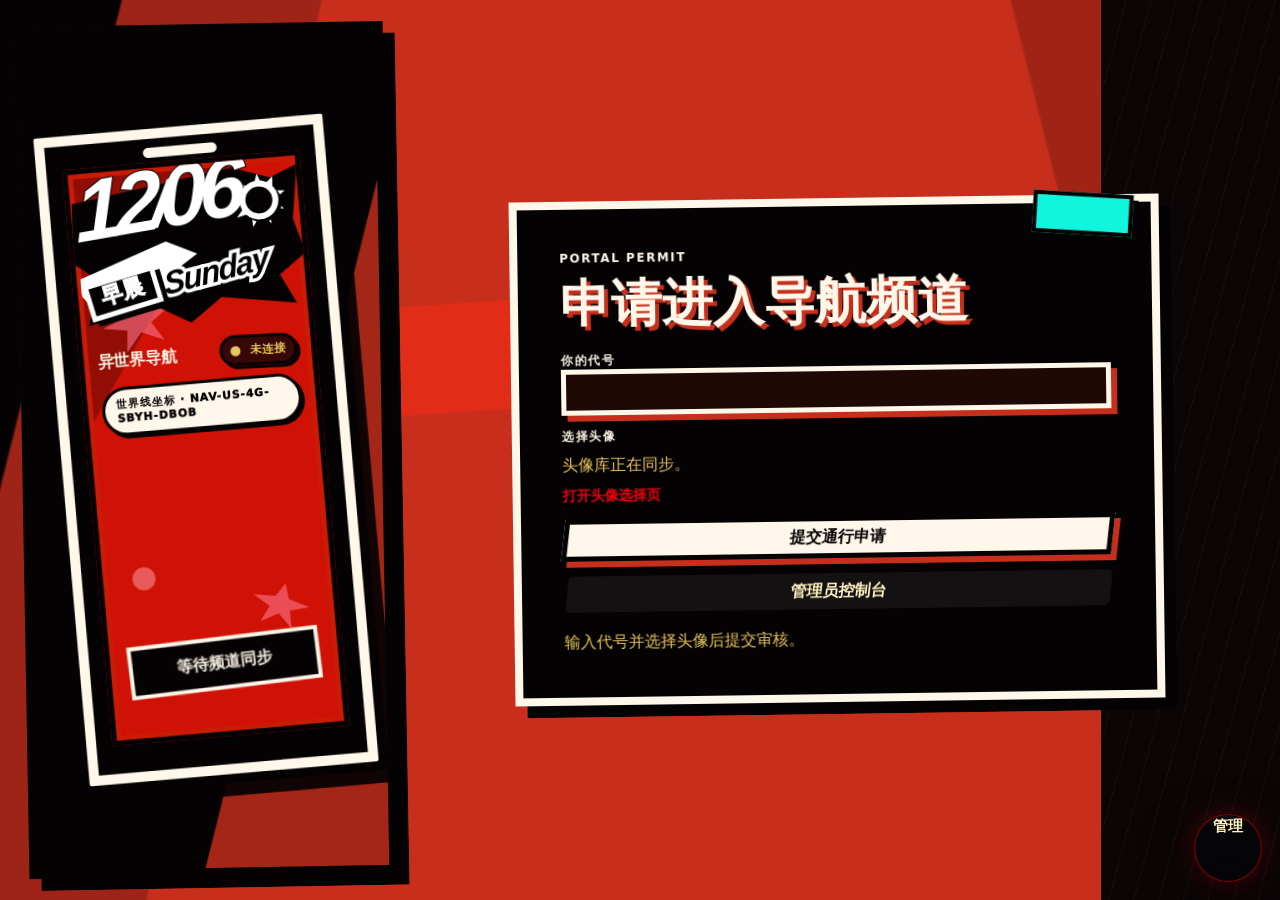
==== public/index.html @ 296fc3f2 "feat: import cyber chat application" ====
<!doctype html>
<html lang="zh-CN">
  <head>
    <meta charset="UTF-8" />
    <meta name="viewport" content="width=device-width, initial-scale=1.0" />
    <title>异世界导航</title>
    <link rel="stylesheet" href="styles.css?v=20260716-3" />
  </head>
  <body>
    <header class="top-bar is-hidden" aria-hidden="true">
      <div>
        <p class="eyebrow">ISEKAI GATEWAY</p>
        <h1>异世界导航</h1>
      </div>
      <div class="top-status">
        <div class="world-label" id="topWorldLabel">世界线坐标 · NAV-校准中</div>
        <div class="status-chip" id="topConnectionStatus">
          <span></span>
          <b>未连接</b>
        </div>
      </div>
    </header>

    <main class="app-shell">
      <section class="hero-panel">
        <div class="phone-scene" aria-label="手机中的当前对话">
          <div class="phone-shell">
            <div class="phone-camera" aria-hidden="true"></div>
            <div class="phone-screen">
              <section class="phone-calendar" aria-label="当前日期与时段">
                <div class="phone-date-numbers"><strong id="phoneMonth">--</strong><i>/</i><strong id="phoneDay">--</strong></div>
                <div class="phone-date-copy"><b id="phoneWeekday">星期--</b><span id="phoneDayPeriod">--</span></div>
                <i class="phone-time-icon" id="phoneTimeIcon" aria-hidden="true"></i>
              </section>
              <div class="phone-screen-top">
                <span>异世界导航</span>
                <div class="status-chip phone-status" id="connectionStatus">
                  <span></span>
                  <b>未连接</b>
                </div>
              </div>
              <div class="world-label phone-world" id="worldLabel">NAV-校准中</div>
              <ol class="phone-preview" id="phonePreview" aria-label="当前对话预览"></ol>
            </div>
          </div>
        </div>
      </section>

      <section class="workbench">
        <section class="gate-card" id="gatePanel">
          <p class="eyebrow">PORTAL PERMIT</p>
          <h2>申请进入导航频道</h2>
          <form class="gate-form" id="gateForm">
            <label>
              <span>你的代号</span>
              <input id="nickname" name="nickname" maxlength="18" autocomplete="nickname" required />
            </label>
            <div class="avatar-picker" aria-label="头像选择">
              <span>选择头像</span>
              <div class="avatar-grid" id="avatarGrid"></div>
              <a class="ghost-link" href="avatars.html">打开头像选择页</a>
            </div>
            <button class="primary-button" type="submit">提交通行申请</button>
          </form>
          <a class="ghost-button link-button admin-entry-button" href="http://127.0.0.1:8787/?admin=1">管理员控制台</a>
            <p class="system-note" id="gateNote">管理员批准前，你不会看到异世界频道内容。</p>
        </section>

        <section class="chat-panel is-hidden" id="chatPanel" aria-label="聊天频道">
          <header class="room-top">
            <div>
              <p class="eyebrow">NAVIGATION CHANNEL</p>
              <h2>异世界导航频道</h2>
            </div>
            <div class="room-actions">
              <button class="ghost-button" id="publicChannelHeaderButton" type="button">公屏</button>
              <a class="ghost-button link-button" href="avatars.html">头像</a>
            </div>
          </header>

          <section class="channel-body">
            <aside class="private-panel" aria-label="私聊列表">
              <div class="private-panel-top">
                <button class="tab-button is-active" id="publicChannelButton" type="button">频道</button>
                <button class="ghost-button" id="refreshContacts" type="button">刷新</button>
              </div>
              <div class="contact-list" id="contactList"></div>
            </aside>
            <section class="online-roster" id="onlineRoster" aria-label="当前在线成员"></section>
            <ol class="messages" id="messages" aria-live="polite"></ol>
          </section>

          <form class="composer" id="composer">
            <div class="identity-row">
              <label>
                <span>显示代号</span>
                <input id="chatName" maxlength="18" autocomplete="nickname" />
              </label>
              <div class="moods" role="radiogroup" aria-label="消息信号色">
                <label class="mood star">
                  <input type="radio" name="mood" value="star" checked />
                  <span>黄</span>
                </label>
                <label class="mood ember">
                  <input type="radio" name="mood" value="ember" />
                  <span>红</span>
                </label>
              </div>
            </div>
            <div class="write-row">
              <label class="message-field">
                <span>频道讯息</span>
                <textarea id="messageText" maxlength="420" rows="1" placeholder="输入消息，Enter 发送，Shift + Enter 换行"></textarea>
              </label>
              <button class="send-button" type="submit">发送</button>
            </div>
            <p class="system-note" id="chatNote">等待频道同步。</p>
          </form>
        </section>
      </section>
    </main>

    <script src="app.js?v=20260715-11" type="module"></script>
    <script src="admin-panel.js?v=20260715-12" type="module"></script>
  </body>
</html>
---- public/styles.css ----
:root {
  color-scheme: dark;
  --bg: #080405;
  --panel: rgba(18, 8, 10, 0.88);
  --panel-solid: #16080a;
  --ink: #fff2c2;
  --muted: #e9c85f;
  --line: rgba(255, 210, 63, 0.3);
  --cyan: #e60012;
  --pink: #e60012;
  --yellow: #ffd23f;
  --aqua: #11f5df;
  --mint: #80ffe8;
  --green: #ffd23f;
  --danger: #e60012;
  --void: #050203;
  --blackline: #050203;
  --shadow: rgba(0, 0, 0, 0.55);
}

/* Original-scale message rhythm: larger cards with room for the zigzag joints. */
@media (min-width: 861px) {
  body:has(#chatPanel:not(.is-hidden)) .messages {
    padding: 30px 34px 70px;
    gap: 76px;
  }

  body:has(#chatPanel:not(.is-hidden)) .message {
    width: min(88%, 680px);
    max-width: min(88%, 680px);
    min-height: 104px;
    gap: 16px;
  }

  body:has(#chatPanel:not(.is-hidden)) .message-avatar {
    flex: 0 0 98px;
    width: 98px;
    height: 84px;
    margin-right: -14px;
    border-width: 6px;
    box-shadow: -10px 10px 0 #050203, 0 0 0 6px #fff8ea, 0 0 0 10px #050203;
  }

  body:has(#chatPanel:not(.is-hidden)) .message.mine .message-avatar {
    margin: 0 0 0 -14px;
  }

  body:has(#chatPanel:not(.is-hidden)) .message-bubble {
    min-width: 250px;
    padding: 16px 23px 18px;
    border-width: 6px;
    box-shadow: 9px 9px 0 #050203;
  }

  body:has(#chatPanel:not(.is-hidden)) .message-bubble::before {
    left: -34px;
    top: 32px;
    width: 38px;
    height: 30px;
    border-left-width: 6px;
    border-bottom-width: 6px;
  }

  body:has(#chatPanel:not(.is-hidden)) .message.mine .message-bubble::before {
    left: auto;
    right: -34px;
    border-right-width: 6px;
  }

  body:has(#chatPanel:not(.is-hidden)) .meta {
    margin-bottom: 7px;
    gap: 9px;
    font-size: .8rem;
  }

  body:has(#chatPanel:not(.is-hidden)) .meta strong {
    max-width: 13rem;
    font-size: .94rem;
  }

  body:has(#chatPanel:not(.is-hidden)) .message p {
    font-size: clamp(.98rem, 1.25vw, 1.12rem);
    line-height: 1.42;
  }

  body:has(#chatPanel:not(.is-hidden)) .message-emphasis {
    top: -42px;
    right: -24px;
    width: 38px;
    height: 50px;
    font-size: 2.4rem;
  }

  body:has(#chatPanel:not(.is-hidden)) .message:not(:last-child)::before {
    left: 102px;
    bottom: -70px;
    width: 100px;
    height: 68px;
  }

  body:has(#chatPanel:not(.is-hidden)) .message:not(:last-child)::after {
    left: 112px;
    bottom: -59px;
    width: 78px;
    height: 46px;
  }

  body:has(#chatPanel:not(.is-hidden)) .message.mine:not(:last-child)::before {
    left: auto;
    right: 102px;
  }

  body:has(#chatPanel:not(.is-hidden)) .message.mine:not(:last-child)::after {
    left: auto;
    right: 112px;
  }
}

/* Full-stage composition: phone anchors the left, public board fills the right. */
@media (min-width: 861px) {
  body:has(#chatPanel:not(.is-hidden)) .app-shell {
    width: calc(100vw - 20px);
    max-width: none;
    margin: 0 10px;
    grid-template-columns: clamp(270px, 29vw, 440px) minmax(0, 1fr);
    gap: clamp(8px, 1vw, 16px);
  }

  body:has(#chatPanel:not(.is-hidden)) .hero-panel {
    justify-self: stretch;
    transform: translateX(-4px) rotate(-0.35deg);
  }

  body:has(#chatPanel:not(.is-hidden)) .workbench,
  body:has(#chatPanel:not(.is-hidden)) .chat-panel {
    justify-self: stretch;
    width: 100%;
  }

  body:has(#chatPanel:not(.is-hidden)) .chat-panel {
    transform: translateX(3px) rotate(0.12deg);
  }
}

@media (min-width: 701px) and (max-width: 860px) {
  body:has(#chatPanel:not(.is-hidden)) .app-shell {
    width: 100vw;
    max-width: none;
    padding: 6px;
    display: grid;
    grid-template-columns: minmax(210px, 32vw) minmax(0, 1fr);
    gap: 8px;
  }

  body:has(#chatPanel:not(.is-hidden)) .hero-panel {
    display: flex !important;
    width: 100%;
    height: calc(100svh - 12px);
    min-height: 0;
    padding: 6px;
  }

  body:has(#chatPanel:not(.is-hidden)) .phone-scene {
    width: 100%;
    height: min(82svh, 560px);
  }

  body:has(#chatPanel:not(.is-hidden)) .workbench,
  body:has(#chatPanel:not(.is-hidden)) .chat-panel {
    width: 100%;
    height: calc(100svh - 12px);
  }
}

/* Keep the illustrated phone at a believable handset proportion. */
@media (min-width: 861px) {
  body:has(#chatPanel:not(.is-hidden)) .app-shell {
    grid-template-columns: clamp(330px, 33vw, 500px) minmax(0, 1fr);
  }

  body:has(#chatPanel:not(.is-hidden)) .phone-scene {
    width: min(100%, 460px);
    height: min(calc(100svh - 64px), 720px);
  }

  body:has(#chatPanel:not(.is-hidden)) .phone-shell {
    width: auto;
    height: min(calc(100svh - 86px), 690px);
    max-width: 94%;
    aspect-ratio: 9 / 16;
  }
}

@media (min-width: 701px) and (max-width: 860px) {
  body:has(#chatPanel:not(.is-hidden)) .app-shell {
    grid-template-columns: minmax(260px, 38vw) minmax(0, 1fr);
  }

  body:has(#chatPanel:not(.is-hidden)) .phone-shell {
    width: auto;
    height: min(calc(100svh - 54px), 600px);
    max-width: 94%;
    aspect-ratio: 9 / 16;
  }
}

/* Drawn grip silhouettes: SVG paths replace the former rounded CSS blobs. */
.phone-hand,
body:has(#chatPanel:not(.is-hidden)) .phone-hand {
  display: none !important;
  width: 112px;
  height: 250px;
  border: 0;
  border-radius: 0;
  background: transparent;
  filter: drop-shadow(8px 9px 0 #050203);
  overflow: visible;
}

.phone-hand::after { display: none; }
.phone-hand svg { display: block; width: 100%; height: 100%; overflow: visible; }
.phone-hand .hand-wrist { fill: #fff8ea; stroke: #050203; stroke-width: 10; stroke-linejoin: miter; }
.phone-hand .hand-fold,
.phone-hand .hand-knuckle,
.phone-hand .hand-thumb { fill: none; stroke: #050203; stroke-width: 10; stroke-linecap: square; stroke-linejoin: miter; }

.hand-left,
body:has(#chatPanel:not(.is-hidden)) .hand-left {
  left: -42px;
  top: 34%;
  transform: rotate(4deg);
  clip-path: none;
}

.hand-right,
body:has(#chatPanel:not(.is-hidden)) .hand-right {
  right: -42px;
  top: 43%;
  width: 96px;
  height: 210px;
  transform: rotate(-4deg) scaleX(-1);
  clip-path: none;
}

@media (max-width: 860px) {
  .phone-hand,
  body:has(#chatPanel:not(.is-hidden)) .phone-hand { width: 88px; height: 198px; }
  .hand-left,
  body:has(#chatPanel:not(.is-hidden)) .hand-left { left: -30px; }
  .hand-right,
  body:has(#chatPanel:not(.is-hidden)) .hand-right { right: -30px; width: 76px; height: 172px; }
}

/* Hide native white scrollbars; wheel and touch scrolling still work. */
.online-roster-track, .avatar-grid { scrollbar-width: none; -ms-overflow-style: none; }
.online-roster-track::-webkit-scrollbar, .avatar-grid::-webkit-scrollbar { display: none; width: 0; height: 0; }

/* Original red-black comic treatment for the login/loading state. */
body:has(#gatePanel:not(.is-hidden)) { background: linear-gradient(101deg, #9e2418 0 22%, transparent 22.2%), linear-gradient(-4deg, transparent 0 55%, #e12d18 55.2% 66%, transparent 66.2%), #c72e1b; }
body:has(#gatePanel:not(.is-hidden))::before { background: linear-gradient(104deg, #050203 0 8%, transparent 8.2%), linear-gradient(76deg, transparent 0 82%, rgba(5,2,3,.2) 82.2%); opacity: 1; mix-blend-mode: normal; }
body:has(#gatePanel:not(.is-hidden))::after { content: ""; position: fixed; inset: 0 0 0 auto; width: 14vw; min-width: 70px; background: repeating-linear-gradient(105deg, rgba(255,248,234,.04) 0 1px, transparent 1px 24px), #0b0506; opacity: 1; filter: none; }
body:has(#gatePanel:not(.is-hidden)) .app-shell { width: min(1280px, calc(100vw - 44px)); grid-template-columns: minmax(250px,.72fr) minmax(0,1.65fr); gap: 26px; }
body:has(#gatePanel:not(.is-hidden)) .hero-panel { min-height: calc(100svh - 64px); border: 8px solid #050203; border-radius: 0; background: linear-gradient(105deg, transparent 0 68%, rgba(199,46,27,.82) 68.2%), #050203; box-shadow: 12px 12px 0 #050203; transform: rotate(-1deg); }
body:has(#gatePanel:not(.is-hidden)) .hero-panel h1 { color: #fff8ea; font-size: clamp(3.5rem,7vw,7rem); text-shadow: 6px 6px 0 #c72e1b; }
body:has(#gatePanel:not(.is-hidden)) .hero-panel::after { display: block; content: "CONNECTING"; right: 18px; bottom: 22px; border: 5px solid #050203; border-radius: 0; background: #fff8ea; color: #050203; box-shadow: 6px 6px 0 #c72e1b, 10px 10px 0 #050203; }
body:has(#gatePanel:not(.is-hidden)) .gate-card { width: min(650px,100%); padding: clamp(22px,4vw,42px); border: 8px solid #fff8ea; border-radius: 0; background: #050203; box-shadow: 12px 12px 0 #050203; transform: rotate(-.8deg); }
body:has(#gatePanel:not(.is-hidden)) .gate-card h2 { color: #fff8ea; font-size: clamp(1.8rem,4vw,3.3rem); text-shadow: 4px 4px 0 #c72e1b; }
body:has(#gatePanel:not(.is-hidden)) .gate-card .eyebrow, body:has(#gatePanel:not(.is-hidden)) .gate-card label span, body:has(#gatePanel:not(.is-hidden)) .avatar-picker > span { color: #fff8ea; }
body:has(#gatePanel:not(.is-hidden)) #nickname { border: 5px solid #fff8ea; border-radius: 0; background: #1e0907; color: #fff8ea; box-shadow: 6px 6px 0 #c72e1b; }
body:has(#gatePanel:not(.is-hidden)) .avatar-choice { border: 5px solid #fff8ea; border-radius: 0; background: #250b08; box-shadow: 5px 5px 0 #050203; }
body:has(#gatePanel:not(.is-hidden)) .avatar-choice:has(input:checked) { background: #c72e1b; outline: 5px solid #f4eb20; outline-offset: -5px; }
body:has(#gatePanel:not(.is-hidden)) .avatar-choice:has(input:checked) span { color: #fff8ea; }

/* Original color art stays in the frame; the extracted figure breaks out. */
.message-avatar.has-cutout {
  isolation: isolate;
  background-color: #050203;
  background-image: var(--avatar-backdrop);
  background-position: center;
  background-size: cover;
}

.message-avatar.has-cutout > img.avatar-cutout {
  position: absolute;
  z-index: 3;
  left: 50%;
  bottom: -7%;
  width: 138%;
  max-width: none;
  height: 146%;
  padding: 0;
  border: 0;
  border-radius: 0;
  background: transparent;
  box-shadow: none;
  object-fit: contain;
  object-position: center bottom;
  filter: none;
  transform: translateX(-50%);
  pointer-events: none;
}

/* Final slim public-chat pass: desktop public board behaves like a tall messaging column. */
@media (min-width: 861px) {
  body:has(#chatPanel:not(.is-hidden)) .app-shell {
    width: min(640px, calc(100vw - 36px));
    height: 100svh;
    min-height: 0;
    margin: 0 auto;
    padding: 6px 0;
    display: grid;
    grid-template-columns: minmax(0, 1fr);
    gap: 0;
  }

  body:has(#chatPanel:not(.is-hidden)) .hero-panel {
    display: none !important;
  }

  body:has(#chatPanel:not(.is-hidden)) .workbench,
  body:has(#chatPanel:not(.is-hidden)) .chat-panel {
    width: 100%;
    max-width: 640px;
    height: calc(100svh - 12px);
    min-height: 0;
  }

  body:has(#chatPanel:not(.is-hidden)) .chat-panel {
    border-width: 6px;
    box-shadow: 8px 8px 0 #050203;
  }

  body:has(#chatPanel:not(.is-hidden)) .room-top {
    min-height: 62px;
    padding: 8px 14px 7px;
  }

  body:has(#chatPanel:not(.is-hidden)) .room-top h2 {
    font-size: clamp(1.35rem, 2vw, 1.75rem);
  }

  body:has(#chatPanel:not(.is-hidden)) .room-actions {
    gap: 6px;
  }

  body:has(#chatPanel:not(.is-hidden)) .room-actions .ghost-button {
    min-height: 38px;
    padding: 0 12px;
  }

  body:has(#chatPanel:not(.is-hidden)) .online-roster {
    min-height: 66px;
    padding: 6px 68px 6px 18px;
  }

  body:has(#chatPanel:not(.is-hidden)) .online-member {
    flex-basis: 50px;
    width: 50px;
    height: 48px;
    border-width: 4px;
  }

  body:has(#chatPanel:not(.is-hidden)) .messages {
    padding: 24px 22px 42px;
    gap: 34px;
    overflow-x: hidden;
  }

  body:has(#chatPanel:not(.is-hidden)) .message,
  body:has(#chatPanel:not(.is-hidden)) .message:not(.mine),
  body:has(#chatPanel:not(.is-hidden)) .message.mine {
    width: 100%;
    max-width: 100%;
    min-height: 82px;
    gap: 13px;
  }

  body:has(#chatPanel:not(.is-hidden)) .message-avatar {
    flex-basis: 72px;
    width: 72px;
    height: 58px;
    margin-right: -6px;
    border-width: 5px;
  }

  body:has(#chatPanel:not(.is-hidden)) .message.mine .message-avatar {
    margin-left: -6px;
  }

  body:has(#chatPanel:not(.is-hidden)) .message-avatar::before {
    left: -22px;
    top: 7px;
    width: 48px;
    height: 62px;
    border-width: 4px;
  }

  body:has(#chatPanel:not(.is-hidden)) .message.mine .message-avatar::before {
    right: -22px;
  }

  body:has(#chatPanel:not(.is-hidden)) .message-bubble {
    min-width: 0;
    padding: 11px 16px 13px;
    border-width: 5px;
  }

  body:has(#chatPanel:not(.is-hidden)) .message-bubble::before {
    left: -28px;
    top: 27px;
    width: 32px;
    height: 25px;
    border-left-width: 5px;
    border-bottom-width: 5px;
  }

  body:has(#chatPanel:not(.is-hidden)) .message.mine .message-bubble::before {
    right: -28px;
    border-right-width: 5px;
  }

  body:has(#chatPanel:not(.is-hidden)) .message:not(:last-child)::before {
    left: 82px;
    bottom: -42px;
    width: 54px;
    height: 44px;
  }

  body:has(#chatPanel:not(.is-hidden)) .message:not(:last-child)::after {
    left: 89px;
    bottom: -35px;
    width: 38px;
    height: 31px;
  }

  body:has(#chatPanel:not(.is-hidden)) .message.mine:not(:last-child)::before {
    left: auto;
    right: 82px;
  }

  body:has(#chatPanel:not(.is-hidden)) .message.mine:not(:last-child)::after {
    left: auto;
    right: 89px;
  }

  body:has(#chatPanel:not(.is-hidden)) .message p {
    font-size: clamp(0.9rem, 1.25vw, 1rem);
    line-height: 1.34;
  }

  body:has(#chatPanel:not(.is-hidden)) .meta {
    margin-bottom: 6px;
    font-size: 0.78rem;
  }

  body:has(#chatPanel:not(.is-hidden)) .meta strong {
    font-size: 0.9rem;
  }

  body:has(#chatPanel:not(.is-hidden)) .composer {
    padding: 8px 12px 9px;
  }

  body:has(#chatPanel:not(.is-hidden)) .identity-row {
    grid-template-columns: minmax(130px, 190px) 1fr;
    gap: 8px;
    margin-bottom: 7px;
  }

  body:has(#chatPanel:not(.is-hidden)) .write-row {
    grid-template-columns: 1fr 88px;
    gap: 8px;
  }

  body:has(#chatPanel:not(.is-hidden)) .composer input {
    height: 38px;
  }

  body:has(#chatPanel:not(.is-hidden)) .composer textarea {
    min-height: 42px;
    padding: 9px 11px;
  }

  body:has(#chatPanel:not(.is-hidden)) .composer .send-button {
    min-height: 42px;
  }
}

/* Stable desktop phone sizing: preserve one aspect ratio and fill the left rail. */
@media (min-width: 1100px) {
  body:has(#chatPanel:not(.is-hidden)) .app-shell {
    width: min(1180px, calc(100vw - 32px));
    grid-template-columns: minmax(280px, 340px) minmax(0, 800px);
    gap: 24px;
  }

  body:has(#chatPanel:not(.is-hidden)) .hero-panel {
    width: 100%;
    height: calc(100svh - 28px);
    display: grid !important;
    place-items: center;
  }

  body:has(#chatPanel:not(.is-hidden)) .phone-scene {
    width: 100%;
    height: 100%;
    display: grid;
    place-items: center;
    transform: none;
  }

  body:has(#chatPanel:not(.is-hidden)) .phone-shell {
    width: min(94%, 320px);
    height: auto;
    max-height: calc(100svh - 52px);
    aspect-ratio: 320 / 650;
    padding: 24px 16px 28px;
    border-width: 10px;
    box-shadow: 0 0 0 9px #050203, 14px 17px 0 rgba(5, 2, 3, 0.92);
    transform: rotate(-1.2deg);
  }

  body:has(#chatPanel:not(.is-hidden)) .phone-screen {
    padding: 20px 14px 16px;
    border-width: 5px;
  }

  body:has(#chatPanel:not(.is-hidden)) .phone-calendar {
    min-height: 106px;
    width: auto;
    margin: -8px -5px 9px -8px;
    transform: none;
  }

  body:has(#chatPanel:not(.is-hidden)) .phone-preview {
    height: calc(100% - 211px);
    gap: 12px;
  }

  body:has(#chatPanel:not(.is-hidden)) .phone-preview li,
  body:has(#chatPanel:not(.is-hidden)) .phone-preview li.mine {
    gap: 9px;
  }

  body:has(#chatPanel:not(.is-hidden)) .phone-preview li {
    grid-template-columns: 42px minmax(0, 1fr);
  }

  body:has(#chatPanel:not(.is-hidden)) .phone-preview li.mine {
    grid-template-columns: minmax(0, 1fr) 42px;
  }

  body:has(#chatPanel:not(.is-hidden)) .phone-preview img {
    width: 42px;
    height: 42px;
  }

  body:has(#chatPanel:not(.is-hidden)) .phone-preview div {
    padding: 8px 10px;
  }

  body:has(#chatPanel:not(.is-hidden)) .phone-preview strong { font-size: .72rem; }
  body:has(#chatPanel:not(.is-hidden)) .phone-preview p { font-size: .82rem; }
}

/* Keep the owner entry reachable above every decorative page layer. */
.floating-admin {
  z-index: 10000;
}

.admin-fab {
  z-index: 2;
  visibility: visible;
  opacity: 1;
}

.admin-entry-button {
  width: 100%;
  margin-top: 12px;
  display: flex;
  align-items: center;
  justify-content: center;
  border-color: #fff8ea;
  background: #050203;
  color: #fff8ea;
}
body:has(#gatePanel:not(.is-hidden)) .primary-button { border: 5px solid #050203; border-radius: 0; background: #fff8ea; color: #050203; box-shadow: 6px 6px 0 #c72e1b, 10px 10px 0 #050203; transform: skewX(-7deg); }
@media (max-width:760px) { body:has(#gatePanel:not(.is-hidden))::after { display:none; } body:has(#gatePanel:not(.is-hidden)) .app-shell { width:min(100vw - 30px,680px); grid-template-columns:1fr; } body:has(#gatePanel:not(.is-hidden)) .hero-panel { min-height:180px; } body:has(#gatePanel:not(.is-hidden)) .hero-panel h1 { font-size:clamp(2.8rem,14vw,4.5rem); } }

* {
  box-sizing: border-box;
}

html,
body {
  min-height: 100%;
}

body {
  margin: 0;
  font-family:
    "Microsoft YaHei UI",
    "Microsoft YaHei",
    system-ui,
    sans-serif;
  background: #050203;
  color: var(--ink);
  overflow-x: hidden;
}

body::before {
  content: "";
  position: fixed;
  inset: 0;
  pointer-events: none;
  background: transparent;
  opacity: 0;
}

body::after {
  content: none;
}

button,
input,
textarea {
  font: inherit;
}

button {
  cursor: pointer;
}

button:disabled {
  cursor: not-allowed;
  opacity: 0.55;
}

input,
textarea {
  width: 100%;
  border: 3px solid var(--blackline);
  border-radius: 8px;
  background: rgba(5, 5, 8, 0.72);
  color: var(--ink);
  outline: none;
  box-shadow: 4px 4px 0 rgba(5, 2, 3, 0.9);
}

input:focus,
textarea:focus {
  border-color: var(--aqua);
  box-shadow:
    4px 4px 0 rgba(5, 2, 3, 0.9),
    0 0 0 3px rgba(17, 245, 223, 0.2);
}

input {
  height: 46px;
  padding: 0 14px;
}

textarea {
  min-height: 52px;
  max-height: 150px;
  padding: 13px 14px;
  resize: none;
  line-height: 1.55;
}

h1,
h2,
p {
  overflow-wrap: anywhere;
}

.app-shell {
  position: relative;
  z-index: 1;
  width: min(1460px, calc(100vw - 28px));
  min-height: 100svh;
  margin: 0 auto;
  padding: 24px 0;
  display: grid;
  grid-template-columns: minmax(210px, 0.46fr) minmax(0, 2.25fr);
  gap: 16px;
}

.hero-panel,
.gate-card,
.chat-panel,
.admin-login,
.admin-board,
.ops-panel {
  border: 4px solid var(--blackline);
  background: var(--panel);
  box-shadow:
    0 0 0 1px rgba(255, 210, 63, 0.28) inset,
    8px 8px 0 var(--blackline),
    0 24px 80px var(--shadow);
  backdrop-filter: blur(16px);
}

.hero-panel {
  position: relative;
  min-height: calc(100svh - 48px);
  padding: 28px;
  display: flex;
  flex-direction: column;
  justify-content: space-between;
  overflow: hidden;
  border-radius: 8px;
  background:
    linear-gradient(132deg, transparent 0 78%, rgba(17, 245, 223, 0.16) 78% 82%, transparent 82%),
    linear-gradient(180deg, rgba(255, 244, 216, 0.08), transparent 34%),
    radial-gradient(circle at 62% 48%, rgba(230, 0, 18, 0.22), transparent 14rem),
    rgba(18, 8, 10, 0.88);
  border-color: var(--blackline);
}

.hero-panel::before {
  content: "异世界导航";
  position: absolute;
  left: 22px;
  right: auto;
  top: 52%;
  color: rgba(255, 215, 106, 0.075);
  font-size: clamp(4rem, 10vw, 7.6rem);
  font-weight: 1000;
  writing-mode: horizontal-tb;
  letter-spacing: 0;
  line-height: 0.9;
  transform: translateY(-50%);
  max-width: 2.2em;
}

.hero-panel::after {
  content: "TAKE YOUR HEART";
  position: absolute;
  right: 24px;
  bottom: 22px;
  padding: 7px 10px;
  border: 3px solid var(--blackline);
  background: var(--aqua);
  color: var(--void);
  font-size: 0.7rem;
  font-weight: 1000;
  letter-spacing: 0.18em;
  transform: rotate(-3deg);
  box-shadow: 4px 4px 0 var(--blackline);
  pointer-events: none;
}

.thief-badge {
  position: absolute;
  right: 22px;
  top: 24px;
  width: 112px;
  aspect-ratio: 1.16;
  transform: rotate(6deg);
  filter: drop-shadow(7px 7px 0 var(--blackline));
  pointer-events: none;
}

.thief-badge::before {
  content: "";
  position: absolute;
  inset: 6px 4px 18px;
  background: #fff8ea;
  clip-path: polygon(8% 30%, 32% 10%, 50% 22%, 68% 10%, 92% 30%, 82% 72%, 61% 58%, 50% 82%, 39% 58%, 18% 72%);
}

.thief-badge::after {
  content: "";
  position: absolute;
  inset: 20px 18px 30px;
  background: var(--blackline);
  clip-path: polygon(0 28%, 32% 10%, 47% 40%, 53% 40%, 68% 10%, 100% 28%, 84% 72%, 62% 58%, 50% 90%, 38% 58%, 16% 72%);
}

.thief-badge span {
  position: absolute;
  left: 14px;
  right: 12px;
  bottom: 12px;
  height: 16px;
  background: var(--danger);
  transform: skewX(-18deg);
  border: 3px solid var(--blackline);
}

.star-spray {
  display: none;
}

.star-spray i {
  position: absolute;
  width: 18px;
  aspect-ratio: 1;
  background: var(--aqua);
  clip-path: polygon(50% 0, 61% 36%, 100% 50%, 61% 64%, 50% 100%, 39% 64%, 0 50%, 39% 36%);
  filter: drop-shadow(3px 3px 0 var(--blackline)) drop-shadow(0 0 10px rgba(17, 245, 223, 0.62));
}

.star-spray i:nth-child(1) {
  left: 22px;
  top: 92px;
}

.star-spray i:nth-child(2) {
  right: 38px;
  top: 170px;
  width: 13px;
}

.star-spray i:nth-child(3) {
  left: 64%;
  bottom: 160px;
  width: 22px;
}

.star-spray i:nth-child(4) {
  left: 32px;
  bottom: 110px;
  width: 12px;
  background: var(--mint);
}

.star-spray i:nth-child(5) {
  right: 104px;
  bottom: 70px;
  width: 16px;
  background: var(--mint);
}

.portal-mark {
  position: absolute;
  left: 52%;
  top: 45%;
  width: min(340px, 58vw);
  height: auto;
  transform: translateY(-50%) rotate(-4deg);
  opacity: 0.075;
  mix-blend-mode: screen;
  filter: saturate(0.92) drop-shadow(0 0 18px rgba(230, 0, 18, 0.12));
  pointer-events: none;
}

.scanline {
  position: absolute;
  inset: 0;
  pointer-events: none;
  background: linear-gradient(180deg, transparent, rgba(255, 210, 63, 0.18), rgba(230, 0, 18, 0.14), transparent);
  animation: scan 5s linear infinite;
}

.eyebrow,
label span {
  margin: 0 0 10px;
  color: var(--yellow);
  font-size: 0.74rem;
  font-weight: 900;
  letter-spacing: 0.14em;
  text-transform: uppercase;
}

.hero-panel h1,
.admin-login h1,
.admin-top h1 {
  margin: 0;
  font-size: clamp(4rem, 8.8vw, 8.4rem);
  line-height: 0.9;
  letter-spacing: 0;
  text-shadow:
    0 0 24px rgba(230, 0, 18, 0.34),
    4px 4px 0 rgba(230, 0, 18, 0.88),
    -2px 0 0 rgba(255, 215, 106, 0.38);
}

.world-label {
  width: fit-content;
  max-width: 100%;
  margin: 14px 0 0;
  padding: 8px 12px;
  border: 3px solid var(--blackline);
  border-radius: 999px;
  background: rgba(255, 215, 106, 0.11);
  color: var(--yellow);
  font-size: 0.82rem;
  font-weight: 1000;
  letter-spacing: 0.08em;
  overflow-wrap: anywhere;
  box-shadow: 4px 4px 0 var(--blackline);
}

.tagline {
  width: min(22rem, 100%);
  color: var(--muted);
  line-height: 1.8;
}

.workbench {
  min-height: calc(100svh - 48px);
  display: grid;
}

.gate-card {
  position: relative;
  align-self: center;
  width: min(540px, 100%);
  margin: auto;
  padding: 26px;
  border-radius: 8px;
}

.gate-card,
.chat-panel {
  position: relative;
  background: #120607;
  border-color: var(--blackline);
}

.gate-card::before,
.chat-panel::before {
  content: none;
}

.gate-card h2,
.room-top h2,
.ops-panel h2 {
  margin: 0 0 18px;
  font-size: clamp(1.45rem, 3vw, 2.2rem);
  line-height: 1.1;
}

.gate-form {
  display: grid;
  gap: 14px;
}

.avatar-picker > span {
  display: block;
  margin-bottom: 10px;
  color: var(--yellow);
  font-size: 0.74rem;
  font-weight: 900;
  letter-spacing: 0.14em;
  text-transform: uppercase;
}

.avatar-grid {
  display: grid;
  grid-template-columns: repeat(auto-fill, minmax(86px, 1fr));
  gap: 10px;
}

.avatar-choice {
  position: relative;
  min-width: 0;
  display: grid;
  gap: 7px;
  place-items: center;
  padding: 10px 8px;
  border: 3px solid var(--blackline);
  border-radius: 8px;
  background: rgba(255, 255, 255, 0.06);
  box-shadow: 4px 4px 0 rgba(5, 2, 3, 0.9);
}

.avatar-choice input {
  position: absolute;
  inset: 0;
  opacity: 0;
}

.avatar-choice img,
.message-avatar img,
.ops-avatar img {
  display: block;
  width: 54px;
  height: 54px;
  border-radius: 10px;
  object-fit: cover;
  border: 1px solid rgba(255, 248, 234, 0.28);
  background: rgba(5, 5, 8, 0.75);
}

.avatar-choice span {
  max-width: 100%;
  color: var(--ink);
  font-size: 0.78rem;
  font-weight: 900;
  overflow: hidden;
  text-overflow: ellipsis;
  white-space: nowrap;
}

.avatar-choice:has(input:checked) {
  border-color: var(--blackline);
  background: var(--cyan);
  box-shadow:
    4px 4px 0 var(--blackline),
    0 0 24px rgba(230, 0, 18, 0.24);
}

.avatar-choice:has(input:checked) span {
  color: #071015;
}

.avatar-empty {
  grid-column: 1 / -1;
  margin: 0;
  color: var(--muted);
}

.primary-button,
.ghost-button,
.danger-button,
.send-button,
.tab-button {
  min-height: 42px;
  border: 3px solid var(--blackline);
  border-radius: 8px;
  padding: 0 16px;
  color: #07070c;
  font-weight: 900;
  box-shadow: 4px 4px 0 var(--blackline);
  transform: skewX(-7deg);
}

.primary-button > *,
.ghost-button > *,
.danger-button > *,
.send-button > *,
.tab-button > * {
  transform: skewX(7deg);
}

.link-button {
  display: inline-flex;
  align-items: center;
  justify-content: center;
  text-decoration: none;
}

.ghost-link {
  width: fit-content;
  display: inline-flex;
  margin-top: 10px;
  color: var(--cyan);
  font-size: 0.9rem;
  font-weight: 900;
  text-decoration: none;
}

.ghost-link:hover {
  color: var(--yellow);
}

.owner-entry {
  width: fit-content;
  min-height: 44px;
  margin: 18px 0;
  padding: 0 18px;
  border: 1px solid rgba(255, 215, 106, 0.58);
  border-radius: 8px;
  background: rgba(255, 215, 106, 0.12);
  color: var(--yellow);
  font-weight: 1000;
  box-shadow: 0 0 26px rgba(255, 215, 106, 0.16);
}

.owner-entry:hover {
  background: var(--yellow);
  color: #07070c;
}

.primary-button,
.send-button {
  background: var(--cyan);
}

.primary-button:hover,
.send-button:hover {
  background: var(--aqua);
}

.ghost-button {
  border-color: var(--blackline);
  background: rgba(255, 255, 255, 0.06);
  color: var(--ink);
}

.danger-button {
  background: var(--danger);
  color: var(--ink);
}

.system-note {
  min-height: 1.4em;
  margin: 14px 0 0;
  color: var(--muted);
  line-height: 1.6;
}

.status-chip {
  width: fit-content;
  max-width: 100%;
  display: inline-flex;
  align-items: center;
  gap: 10px;
  padding: 10px 14px;
  border: 3px solid var(--blackline);
  border-radius: 999px;
  background: rgba(5, 5, 8, 0.75);
  color: var(--muted);
  font-weight: 900;
  box-shadow: 4px 4px 0 var(--blackline);
}

.status-chip span {
  width: 10px;
  height: 10px;
  border-radius: 999px;
  background: var(--muted);
}

.status-chip.online span {
  background: var(--green);
  box-shadow: 0 0 18px var(--green);
}

.status-chip.pending span {
  background: var(--yellow);
  box-shadow: 0 0 18px var(--yellow);
}

.status-chip.blocked span {
  background: var(--danger);
  box-shadow: 0 0 18px var(--danger);
}

.chat-panel {
  min-height: calc(100svh - 48px);
  display: grid;
  grid-template-rows: auto minmax(0, 1fr) auto;
  border-radius: 8px;
  overflow: hidden;
}

.room-top {
  min-height: 92px;
  padding: 18px 20px;
  display: flex;
  align-items: center;
  justify-content: space-between;
  gap: 14px;
  border-bottom: 4px solid var(--blackline);
  background: #080304;
}

.room-actions {
  display: flex;
  align-items: center;
  gap: 8px;
}

.channel-body {
  min-height: 0;
  display: grid;
  grid-template-columns: minmax(124px, 156px) minmax(0, 1fr);
  border-bottom: 4px solid var(--blackline);
}

.private-panel {
  min-height: 0;
  padding: 10px;
  display: grid;
  grid-template-rows: auto minmax(0, 1fr);
  gap: 10px;
  border-right: 4px solid var(--blackline);
  background: #080304;
}

.private-panel-top {
  display: grid;
  grid-template-columns: 1fr auto;
  gap: 8px;
}

.contact-list {
  min-height: 0;
  overflow: auto;
  display: grid;
  align-content: start;
  gap: 8px;
}

.contact-button {
  min-width: 0;
  min-height: 54px;
  padding: 8px;
  display: grid;
  grid-template-columns: 34px minmax(0, 1fr);
  align-items: center;
  gap: 7px;
  border: 3px solid var(--blackline);
  border-radius: 8px;
  background: rgba(255, 255, 255, 0.06);
  color: var(--ink);
  text-align: left;
  box-shadow: 4px 4px 0 rgba(5, 2, 3, 0.9);
}

.contact-button.is-active {
  border-color: var(--blackline);
  background: var(--danger);
  color: #fff8ea;
}

.contact-button img {
  width: 34px;
  height: 34px;
  border-radius: 8px;
  object-fit: cover;
}

.contact-button span {
  min-width: 0;
  overflow: hidden;
  text-overflow: ellipsis;
  white-space: nowrap;
  font-weight: 900;
}

.contact-button b,
.contact-empty {
  grid-column: 2;
  color: var(--muted);
  font-size: 0.72rem;
}

.messages {
  min-height: 0;
  margin: 0;
  padding: 20px;
  overflow: auto;
  list-style: none;
  display: flex;
  flex-direction: column;
  gap: 13px;
  background: #070303;
}

.empty {
  margin: auto;
  max-width: 28rem;
  padding: 16px 18px;
  border: 1px dashed var(--line);
  border-radius: 8px;
  color: var(--muted);
  text-align: center;
  line-height: 1.7;
}

.message {
  width: fit-content;
  max-width: min(72%, 760px);
  padding: 13px 15px;
  display: flex;
  align-items: flex-start;
  gap: 12px;
  border: 3px solid var(--blackline);
  border-left: 9px solid var(--yellow);
  border-radius: 8px;
  background: rgba(12, 9, 23, 0.94);
  color: var(--ink);
  box-shadow: 6px 6px 0 rgba(5, 2, 3, 0.9);
}

.message:not(.mine) {
  margin-right: auto;
}

.message.mine {
  margin-left: auto;
  flex-direction: row-reverse;
  border-color: var(--blackline);
  border-left-color: var(--yellow);
  background: rgba(255, 248, 234, 0.92);
  color: #10121c;
}

.message.star {
  border-left-color: var(--yellow);
}

.message.moon {
  border-left-color: var(--yellow);
}

.message.ember {
  border-left-color: var(--danger);
}

.message.revoked {
  opacity: 0.65;
}

.message-avatar {
  position: relative;
  flex: 0 0 76px;
  width: 76px;
  height: 64px;
  padding: 0;
  margin-top: 2px;
  transform: rotate(-8deg) skewX(-8deg);
  transform-origin: center;
  display: grid;
  place-items: center;
  border: 6px solid #050610;
  background: #050610;
  box-shadow:
    8px 8px 0 rgba(0, 0, 0, 0.5),
    0 0 22px rgba(230, 0, 18, 0.18);
}

.message-avatar.is-clickable:hover {
  border-color: var(--yellow);
  box-shadow:
    8px 8px 0 rgba(0, 0, 0, 0.5),
    0 0 28px rgba(255, 210, 63, 0.42);
}

.message-avatar img {
  width: 58px;
  height: 46px;
  border: 4px solid #fff8ea;
  border-radius: 0;
  background: var(--danger);
  object-fit: cover;
  transform: skewX(8deg) rotate(8deg) scale(1.18);
  box-shadow:
    inset 0 0 0 2px rgba(0, 0, 0, 0.18),
    0 0 0 1px rgba(255, 255, 255, 0.18);
}

.message.mine .message-avatar img {
  border-color: #fff8ea;
}

.message-bubble {
  min-width: 0;
  flex: 1;
}

.meta {
  margin-bottom: 7px;
  display: flex;
  align-items: baseline;
  justify-content: space-between;
  gap: 12px;
  color: var(--muted);
  font-size: 0.82rem;
  font-weight: 800;
}

.mini-private-button {
  min-height: 26px;
  padding: 0 9px;
  border: 1px solid rgba(230, 0, 18, 0.48);
  border-radius: 8px;
  background: rgba(230, 0, 18, 0.14);
  color: var(--ink);
  font-size: 0.78rem;
  font-weight: 900;
}

.mini-private-button:hover {
  background: var(--danger);
  color: #fff8ea;
}

.message.mine .meta {
  color: #625a66;
}

.meta strong {
  max-width: 70%;
  color: var(--ink);
}

.message.mine .meta strong {
  color: #10121c;
}

.message p {
  margin: 0;
  white-space: pre-wrap;
  line-height: 1.62;
}

.composer {
  padding: 16px;
  border-top: 4px solid var(--blackline);
  background:
    linear-gradient(100deg, rgba(17, 245, 223, 0.08), transparent 46%),
    rgba(5, 5, 8, 0.78);
}

.identity-row {
  display: grid;
  grid-template-columns: minmax(150px, 240px) 1fr;
  gap: 12px;
  margin-bottom: 12px;
}

.moods {
  display: grid;
  grid-template-columns: repeat(2, minmax(48px, 1fr));
  gap: 8px;
  align-self: end;
}

.mood {
  position: relative;
  height: 46px;
  display: grid;
  place-items: center;
  border: 3px solid var(--blackline);
  border-radius: 8px;
  background: rgba(255, 255, 255, 0.06);
  box-shadow: 4px 4px 0 rgba(5, 2, 3, 0.9);
}

.mood input {
  position: absolute;
  inset: 0;
  opacity: 0;
}

.mood span {
  margin: 0;
  color: var(--ink);
  font-weight: 900;
}

.mood:has(input:checked) {
  border-color: var(--blackline);
  background: var(--cyan);
}

.mood:has(input:checked) span {
  color: #071015;
}

.mood.star:has(input:checked) {
  background: var(--yellow);
}

.mood.moon:has(input:checked) {
  background: var(--yellow);
}

.mood.ember:has(input:checked) {
  background: var(--danger);
}

.write-row {
  display: grid;
  grid-template-columns: 1fr 112px;
  gap: 10px;
  align-items: end;
}

.message-field {
  min-width: 0;
}

.is-hidden {
  display: none !important;
}

.floating-admin {
  position: fixed;
  right: 18px;
  bottom: 18px;
  z-index: 20;
  pointer-events: none;
}

.admin-fab {
  position: absolute;
  right: 0;
  bottom: 0;
  width: 68px;
  height: 68px;
  border: 1px solid rgba(230, 0, 18, 0.55);
  border-radius: 999px;
  background: rgba(5, 5, 8, 0.78);
  color: var(--ink);
  font-size: 0.95rem;
  font-weight: 1000;
  box-shadow:
    0 0 28px rgba(230, 0, 18, 0.26),
    0 18px 52px var(--shadow);
  backdrop-filter: blur(18px);
  pointer-events: auto;
}

.floating-admin.is-admin .admin-fab {
  border-color: rgba(255, 210, 63, 0.65);
  color: var(--green);
}

.admin-glass {
  width: min(720px, calc(100vw - 36px));
  max-height: min(760px, calc(100svh - 36px));
  margin-bottom: 84px;
  display: none;
  overflow: hidden;
  border: 1px solid rgba(255, 248, 234, 0.24);
  border-radius: 8px;
  background:
    linear-gradient(135deg, rgba(230, 0, 18, 0.12), rgba(255, 210, 63, 0.1)),
    rgba(7, 8, 14, 0.72);
  box-shadow:
    0 0 0 1px rgba(230, 0, 18, 0.1) inset,
    0 28px 100px rgba(0, 0, 0, 0.72);
  backdrop-filter: blur(24px) saturate(1.25);
  pointer-events: auto;
}

.floating-admin.is-open .admin-glass {
  display: block;
}

.admin-glass-top {
  min-height: 82px;
  padding: 16px;
  display: flex;
  align-items: center;
  justify-content: space-between;
  gap: 12px;
  border-bottom: 1px solid var(--line);
  background: rgba(5, 5, 8, 0.45);
}

.admin-glass-top h2 {
  margin: 0;
  font-size: clamp(1.35rem, 3vw, 2.05rem);
}

.admin-inline-login,
.admin-overlay-board {
  padding: 16px;
}

.admin-inline-login {
  display: grid;
  gap: 12px;
}

.admin-toolbar {
  display: flex;
  flex-wrap: wrap;
  gap: 8px;
  margin-bottom: 12px;
}

.overlay-tabs {
  display: grid;
  grid-template-columns: repeat(5, minmax(0, 1fr));
  gap: 8px;
  margin: 14px 0;
}

.tab-button {
  min-height: 42px;
  border: 3px solid var(--blackline);
  border-radius: 8px;
  background: rgba(255, 255, 255, 0.06);
  color: var(--ink);
  font-weight: 900;
  box-shadow: 4px 4px 0 var(--blackline);
}

.tab-button.is-active {
  border-color: var(--blackline);
  background: var(--cyan);
  color: #071015;
}

.tab-button b {
  display: inline-grid;
  min-width: 1.5em;
  height: 1.5em;
  margin-left: 6px;
  place-items: center;
  border-radius: 999px;
  background: rgba(7, 16, 21, 0.2);
}

.overlay-pane {
  display: none;
  max-height: min(420px, calc(100svh - 310px));
  overflow: auto;
  padding-right: 4px;
}

.overlay-pane.is-active {
  display: grid;
  gap: 10px;
}

.admin-private-view {
  min-height: 390px;
  display: grid;
  grid-template-columns: minmax(170px, 0.7fr) minmax(0, 1.5fr);
  gap: 12px;
}

.admin-private-thread-list {
  min-height: 0;
  display: grid;
  align-content: start;
  gap: 8px;
  overflow: auto;
}

.admin-private-thread {
  min-width: 0;
  padding: 10px;
  display: grid;
  gap: 4px;
  border: 1px solid var(--line);
  border-radius: 8px;
  background: rgba(5, 5, 8, 0.58);
  color: var(--ink);
  text-align: left;
}

.admin-private-thread strong,
.admin-private-thread span,
.admin-private-thread small {
  min-width: 0;
  overflow: hidden;
  text-overflow: ellipsis;
  white-space: nowrap;
}

.admin-private-thread span,
.admin-private-thread small {
  color: var(--muted);
}

.admin-private-thread.is-active {
  border-color: transparent;
  background: var(--yellow);
  color: #071015;
}

.admin-private-thread.is-active span,
.admin-private-thread.is-active small {
  color: rgba(7, 16, 21, 0.72);
}

.admin-private-chat {
  min-width: 0;
  min-height: 390px;
  display: grid;
  grid-template-rows: auto minmax(0, 1fr);
  overflow: hidden;
  border: 1px solid var(--line);
  border-radius: 8px;
  background:
    radial-gradient(circle at 18px 18px, rgba(255, 215, 106, 0.14) 1px, transparent 2px),
    rgba(5, 5, 8, 0.48);
  background-size: 34px 34px;
}

.admin-private-chat header {
  padding: 12px;
  border-bottom: 1px solid var(--line);
  background: rgba(5, 5, 8, 0.72);
}

.admin-private-chat h3 {
  margin: 0;
  font-size: 1.18rem;
}

.admin-private-messages {
  min-height: 0;
  padding: 14px;
  display: flex;
  flex-direction: column;
  gap: 10px;
  overflow: auto;
}

.admin-private-message {
  width: min(88%, 520px);
  display: flex;
  align-items: flex-start;
  gap: 10px;
}

.admin-private-message.right {
  margin-left: auto;
  flex-direction: row-reverse;
}

.admin-private-message .ops-avatar img {
  width: 42px;
  height: 42px;
}

.admin-private-bubble {
  min-width: 0;
  flex: 1;
  padding: 10px 12px;
  border: 1px solid rgba(255, 210, 63, 0.34);
  border-radius: 8px;
  background: rgba(12, 9, 23, 0.9);
}

.admin-private-message.right .admin-private-bubble {
  background: rgba(255, 248, 234, 0.92);
  color: #10121c;
}

.admin-private-message.revoked {
  opacity: 0.66;
}

.admin-private-meta {
  margin-bottom: 6px;
  display: flex;
  align-items: baseline;
  justify-content: space-between;
  gap: 10px;
  color: var(--muted);
  font-size: 0.78rem;
  font-weight: 900;
}

.admin-private-message.right .admin-private-meta {
  color: #625a66;
}

.admin-private-bubble p {
  margin: 0;
  white-space: pre-wrap;
  line-height: 1.55;
}

.mini-button {
  min-height: 30px;
  margin-top: 8px;
  padding: 0 10px;
  font-size: 0.78rem;
}

.admin-landing {
  position: relative;
  z-index: 1;
  width: min(1220px, calc(100vw - 28px));
  min-height: 100svh;
  margin: 0 auto;
  padding: 24px 0;
}

.admin-hero {
  min-height: calc(100svh - 48px);
}

.avatar-page {
  position: relative;
  z-index: 1;
  width: min(1180px, calc(100vw - 28px));
  min-height: 100svh;
  margin: 0 auto;
  padding: 24px 0;
}

.avatar-board {
  min-height: calc(100svh - 48px);
  padding: 22px;
  border: 1px solid var(--line);
  border-radius: 8px;
  background: var(--panel);
  box-shadow: 0 24px 80px var(--shadow);
  backdrop-filter: blur(16px);
}

.avatar-page-top {
  display: flex;
  align-items: flex-start;
  justify-content: space-between;
  gap: 16px;
  margin-bottom: 20px;
}

.avatar-page-top h1 {
  margin: 0;
  font-size: clamp(2.4rem, 6vw, 5rem);
  line-height: 0.95;
  text-shadow:
    0 0 24px rgba(230, 0, 18, 0.36),
    4px 4px 0 rgba(230, 0, 18, 0.7);
}

.avatar-selected {
  min-height: 104px;
  margin-bottom: 18px;
  padding: 14px;
  display: flex;
  align-items: center;
  gap: 14px;
  border: 1px solid var(--line);
  border-radius: 8px;
  background: rgba(5, 5, 8, 0.56);
}

.avatar-selected span {
  color: var(--yellow);
  font-size: 0.74rem;
  font-weight: 900;
  letter-spacing: 0.14em;
  text-transform: uppercase;
}

.avatar-selected img {
  width: 82px;
  height: 82px;
  border-radius: 12px;
  object-fit: cover;
  border: 1px solid rgba(255, 248, 234, 0.28);
  box-shadow: 0 0 22px rgba(230, 0, 18, 0.18);
}

.avatar-selected strong {
  font-size: 1.25rem;
}

.avatar-select-grid {
  display: grid;
  grid-template-columns: repeat(auto-fill, minmax(150px, 1fr));
  gap: 14px;
}

.avatar-card {
  min-width: 0;
  padding: 12px;
  display: grid;
  gap: 10px;
  border: 1px solid var(--line);
  border-radius: 8px;
  background: rgba(5, 5, 8, 0.58);
  color: var(--ink);
  font-weight: 900;
}

.avatar-card img {
  width: 100%;
  aspect-ratio: 1;
  border-radius: 8px;
  object-fit: cover;
  border: 1px solid rgba(255, 248, 234, 0.2);
}

.avatar-card.is-selected {
  border-color: transparent;
  background: var(--cyan);
  color: #071015;
  box-shadow: 0 0 28px rgba(230, 0, 18, 0.26);
}

.avatar-actions {
  margin-top: 18px;
  display: flex;
  align-items: center;
  gap: 12px;
}

.avatar-actions .system-note {
  margin: 0;
}

.admin-shell {
  position: relative;
  z-index: 1;
  width: min(1240px, calc(100vw - 28px));
  min-height: 100svh;
  margin: 0 auto;
  padding: 24px 0;
}

.admin-login {
  width: min(540px, 100%);
  margin: min(12vh, 90px) auto 0;
  padding: 28px;
  border-radius: 8px;
}

.admin-board {
  min-height: calc(100svh - 48px);
  padding: 18px;
  border-radius: 8px;
}

.admin-top {
  display: flex;
  align-items: center;
  justify-content: space-between;
  gap: 16px;
  margin-bottom: 18px;
}

.admin-top h1 {
  font-size: clamp(2.2rem, 5vw, 4.5rem);
}

.admin-actions,
.ops-actions {
  display: flex;
  flex-wrap: wrap;
  gap: 8px;
}

.admin-grid {
  display: grid;
  grid-template-columns: repeat(2, minmax(0, 1fr));
  gap: 14px;
}

.ops-panel {
  min-height: 280px;
  padding: 16px;
  border-radius: 8px;
}

.ops-panel.wide {
  grid-column: 1 / -1;
}

.ops-list {
  display: grid;
  gap: 10px;
}

.ops-item,
.ops-empty {
  min-width: 0;
  padding: 12px;
  border: 1px solid var(--line);
  border-radius: 8px;
  background: rgba(5, 5, 8, 0.58);
}

.ops-item {
  display: grid;
  grid-template-columns: 54px minmax(0, 1fr) auto;
  gap: 10px;
  align-items: center;
}

.avatar-admin-item {
  grid-template-columns: 54px minmax(130px, 1fr) 96px auto;
}

.avatar-upload {
  display: grid;
  grid-template-columns: minmax(130px, 1fr) minmax(160px, 1.2fr) auto;
  gap: 10px;
  align-items: end;
  padding: 12px;
  border: 1px solid var(--line);
  border-radius: 8px;
  background: rgba(5, 5, 8, 0.58);
}

.ops-avatar {
  display: block;
  width: 54px;
  height: 54px;
  flex: 0 0 54px;
  overflow: hidden;
  border-radius: 8px;
}

.ops-avatar img {
  display: block;
  width: 100%;
  height: 100%;
  object-fit: cover;
}

.ops-item strong {
  display: block;
  margin-bottom: 5px;
}

.ops-item p,
.ops-empty {
  margin: 0;
  color: var(--muted);
  line-height: 1.5;
}

.ops-item.approved {
  border-color: rgba(255, 210, 63, 0.34);
}

.ops-item.pending {
  border-color: rgba(255, 212, 90, 0.42);
}

.ops-item.protected {
  border-color: rgba(255, 215, 106, 0.68);
  box-shadow: 0 0 0 1px rgba(255, 215, 106, 0.16) inset;
}

.ops-item.banned,
.ops-item.revoked {
  border-color: rgba(255, 59, 77, 0.42);
}

@keyframes scan {
  from {
    transform: translateY(-110%);
  }
  to {
    transform: translateY(110%);
  }
}

@keyframes portal-spin {
  to {
    transform: rotate(360deg);
  }
}

@media (max-width: 860px) {
  .app-shell {
    width: min(100vw - 18px, 680px);
    padding: 10px 0;
    grid-template-columns: 1fr;
  }

  .hero-panel {
    min-height: 360px;
  }

  .portal-mark {
    left: 58%;
    top: 56%;
    width: min(260px, 62vw);
    opacity: 0.06;
  }

  .workbench,
  .chat-panel {
    min-height: calc(100svh - 290px);
  }

  .identity-row,
  .channel-body,
  .write-row,
  .admin-grid {
    grid-template-columns: 1fr;
  }

  .private-panel {
    border-right: 0;
    border-bottom: 1px solid var(--line);
  }

  .contact-list {
    grid-auto-flow: column;
    grid-auto-columns: minmax(170px, 220px);
    overflow-x: auto;
  }

  .message {
    width: min(94%, 620px);
  }

  .admin-top,
  .room-top,
  .avatar-page-top,
  .ops-item,
  .avatar-admin-item,
  .avatar-upload,
  .admin-private-view {
    align-items: stretch;
    grid-template-columns: 1fr;
    flex-direction: column;
  }

  .send-button {
    width: 100%;
  }

  .room-actions,
  .avatar-actions {
    align-items: stretch;
    flex-direction: column;
  }
}

@media (max-width: 480px) {
  .app-shell,
  .avatar-page,
  .admin-shell {
    width: min(100vw - 42px, 680px);
  }

  .hero-panel h1,
  .admin-login h1 {
    font-size: clamp(2.75rem, 12.6vw, 3.55rem);
  }

  .hero-panel::before {
    left: 14px;
    top: 58%;
    font-size: clamp(2.9rem, 13vw, 3.8rem);
  }

  .hero-panel::after {
    right: 16px;
    bottom: 18px;
    max-width: calc(100% - 40px);
    font-size: 0.62rem;
    letter-spacing: 0.12em;
  }

  .thief-badge {
    right: -2px;
    top: 24px;
    width: 76px;
  }

  .portal-mark {
    left: 55%;
    top: 62%;
    width: 230px;
    opacity: 0.055;
  }

  .hero-panel,
  .gate-card,
  .admin-login,
  .admin-board,
  .avatar-board {
    padding: 16px;
  }

  .avatar-select-grid {
    grid-template-columns: repeat(2, minmax(0, 1fr));
  }

  .avatar-grid {
    grid-template-columns: repeat(3, minmax(0, 1fr));
  }

  .avatar-selected {
    align-items: flex-start;
    flex-direction: column;
  }

  .moods {
    grid-template-columns: repeat(2, minmax(0, 1fr));
  }

  .messages {
    padding: 14px;
  }

  .floating-admin {
    right: 9px;
    bottom: 9px;
  }

  .admin-glass {
    width: calc(100vw - 18px);
    max-height: calc(100svh - 18px);
    margin-bottom: 78px;
  }

  .overlay-tabs {
    grid-template-columns: 1fr;
  }

  .overlay-pane {
    max-height: calc(100svh - 360px);
  }
}

/* Clean chat-first layout */
.app-shell {
  width: min(1320px, calc(100vw - 28px));
  grid-template-columns: 1fr;
  gap: 14px;
}

.hero-panel {
  min-height: auto;
  padding: 16px 20px;
  display: grid;
  grid-template-columns: minmax(0, 1fr) auto;
  align-items: center;
  gap: 12px;
  background: #0b0506;
}

.hero-panel::before,
.hero-panel::after,
.portal-mark,
.scanline,
.thief-badge,
.star-spray {
  display: none;
}

.hero-panel h1 {
  font-size: clamp(2rem, 5vw, 3.8rem);
  line-height: 1;
}

.hero-panel .eyebrow,
.hero-panel .tagline {
  display: none;
}

.world-label {
  margin: 6px 0 0;
}

.status-chip {
  justify-self: end;
}

.workbench,
.chat-panel {
  min-height: calc(100svh - 142px);
}

.gate-card {
  width: min(720px, 100%);
}

.chat-panel {
  background: #090404;
}

.channel-body {
  grid-template-columns: minmax(112px, 148px) minmax(0, 1fr);
}

.private-panel {
  padding: 8px;
}

.messages {
  padding: 22px 26px;
}

.message {
  max-width: min(68%, 820px);
}

@media (max-width: 860px) {
  .hero-panel {
    grid-template-columns: 1fr;
  }

  .status-chip {
    justify-self: start;
  }

  .workbench,
  .chat-panel {
    min-height: calc(100svh - 220px);
  }
}

/* Final chat layout correction */
.top-bar {
  position: relative;
  z-index: 2;
  width: min(1320px, calc(100vw - 28px));
  min-height: 92px;
  margin: 18px auto 0;
  padding: 16px 20px;
  display: flex;
  align-items: center;
  justify-content: space-between;
  gap: 18px;
  border: 2px solid rgba(255, 210, 63, 0.32);
  border-radius: 8px;
  background: #0b0506;
  box-shadow: 0 18px 58px rgba(0, 0, 0, 0.58);
}

.top-bar h1 {
  margin: 0;
  color: var(--ink);
  font-size: clamp(2rem, 4.2vw, 3.8rem);
  line-height: 1;
  letter-spacing: 0;
  text-shadow:
    3px 3px 0 rgba(230, 0, 18, 0.9),
    -1px 0 0 rgba(255, 210, 63, 0.42);
}

.top-status {
  display: flex;
  flex-wrap: wrap;
  align-items: center;
  justify-content: flex-end;
  gap: 10px;
}

.app-shell {
  padding-top: 14px;
}

.app-shell > .hero-panel {
  display: none !important;
}

.app-shell > .workbench {
  min-height: calc(100svh - 144px);
}

.app-shell > .workbench .gate-card {
  margin: auto;
}

@media (max-width: 700px) {
  .top-bar {
    align-items: flex-start;
    flex-direction: column;
  }

  .top-status {
    justify-content: flex-start;
  }
}

/* Restore the first visual-check layout */
.top-bar {
  display: none !important;
}

body {
  background:
    radial-gradient(circle at 22% 18%, rgba(255, 215, 106, 0.12), transparent 20rem),
    radial-gradient(circle at 78% 18%, rgba(230, 0, 18, 0.08), transparent 24rem),
    linear-gradient(115deg, rgba(8, 4, 5, 0.96), rgba(24, 10, 14, 0.88) 48%, rgba(8, 4, 5, 0.96)),
    #090711;
}

body::before {
  background:
    radial-gradient(circle at 50% 50%, transparent 0 9rem, rgba(255, 215, 106, 0.12) 9.1rem 9.18rem, transparent 9.25rem),
    repeating-linear-gradient(105deg, rgba(255, 215, 106, 0.08) 0 1px, transparent 1px 22px),
    repeating-linear-gradient(180deg, rgba(255, 255, 255, 0.035) 0 1px, transparent 1px 6px);
  opacity: 0.6;
  mix-blend-mode: screen;
}

body::after {
  content: "";
  position: fixed;
  inset: 0;
  pointer-events: none;
  background:
    radial-gradient(circle at 8% 12%, var(--aqua) 0 2px, transparent 2.5px),
    radial-gradient(circle at 18% 72%, var(--mint) 0 1.5px, transparent 2px),
    radial-gradient(circle at 78% 16%, var(--aqua) 0 2px, transparent 2.5px),
    radial-gradient(circle at 92% 64%, var(--mint) 0 1.5px, transparent 2px),
    radial-gradient(circle at 52% 88%, var(--aqua) 0 2px, transparent 2.5px);
  opacity: 0.52;
  filter: drop-shadow(0 0 8px rgba(17, 245, 223, 0.55));
}

.app-shell {
  width: min(1220px, calc(100vw - 28px));
  min-height: 100svh;
  padding: 24px 0;
  display: grid;
  grid-template-columns: minmax(260px, 0.86fr) minmax(0, 1.6fr);
  gap: 18px;
}

.app-shell > .hero-panel {
  display: flex !important;
}

.hero-panel {
  min-height: calc(100svh - 48px);
  padding: 28px;
  justify-content: space-between;
  background:
    linear-gradient(132deg, transparent 0 78%, rgba(17, 245, 223, 0.16) 78% 82%, transparent 82%),
    linear-gradient(180deg, rgba(255, 244, 216, 0.08), transparent 34%),
    radial-gradient(circle at 62% 48%, rgba(230, 0, 18, 0.22), transparent 14rem),
    rgba(18, 8, 10, 0.88);
}

.hero-panel::before,
.hero-panel::after,
.portal-mark,
.scanline,
.thief-badge {
  display: block;
}

.hero-panel .eyebrow,
.hero-panel .tagline {
  display: block;
}

.hero-panel h1 {
  font-size: clamp(4rem, 8.8vw, 8.4rem);
  line-height: 0.9;
}

.star-spray {
  display: block;
}

.workbench,
.chat-panel {
  min-height: calc(100svh - 48px);
}

.app-shell > .workbench {
  min-height: calc(100svh - 48px);
}

.gate-card {
  width: min(540px, 100%);
  margin: auto;
}

.gate-card,
.chat-panel {
  background:
    linear-gradient(114deg, transparent 0 70%, rgba(17, 245, 223, 0.12) 70% 73%, transparent 73%),
    linear-gradient(135deg, rgba(255, 215, 106, 0.12), transparent 34%),
    radial-gradient(circle at 100% 0, rgba(230, 0, 18, 0.12), transparent 16rem),
    linear-gradient(180deg, rgba(30, 10, 12, 0.82), rgba(18, 8, 10, 0.94));
}

.gate-card::before,
.chat-panel::before {
  content: "";
  position: absolute;
  z-index: -1;
  inset: -10px 18px auto auto;
  width: 92px;
  height: 34px;
  background: var(--aqua);
  border: 4px solid var(--blackline);
  transform: rotate(4deg);
  box-shadow: 5px 5px 0 var(--blackline);
}

.channel-body {
  grid-template-columns: minmax(146px, 188px) minmax(0, 1fr);
}

.messages {
  background:
    radial-gradient(circle at 22px 22px, rgba(55, 197, 198, 0.34) 0 4px, transparent 4.6px),
    radial-gradient(circle at 34px 34px, rgba(224, 186, 76, 0.24) 0 2px, transparent 2.5px),
    linear-gradient(90deg, rgba(76, 34, 46, 0.42) 1px, transparent 1px),
    linear-gradient(180deg, rgba(76, 34, 46, 0.42) 1px, transparent 1px),
    #07030a;
  background-size: 72px 72px;
}

.chat-panel,
.channel-body {
  background:
    radial-gradient(circle at 22px 22px, rgba(55, 197, 198, 0.22) 0 4px, transparent 4.6px),
    radial-gradient(circle at 34px 34px, rgba(224, 186, 76, 0.16) 0 2px, transparent 2.5px),
    linear-gradient(90deg, rgba(76, 34, 46, 0.28) 1px, transparent 1px),
    linear-gradient(180deg, rgba(76, 34, 46, 0.28) 1px, transparent 1px),
    #07030a;
  background-size: 72px 72px;
}

@media (max-width: 860px) {
  .app-shell {
    grid-template-columns: 1fr;
  }
}

/* Persona-style public board */
.chat-panel {
  background: #c91b05;
  border: 8px solid #050203;
  box-shadow:
    10px 10px 0 #050203,
    0 24px 80px rgba(0, 0, 0, 0.58);
}

.room-top {
  border-bottom: 6px solid #050203;
  background:
    linear-gradient(102deg, #050203 0 23%, transparent 23% 100%),
    #c91b05;
}

.channel-body {
  grid-template-columns: minmax(0, 1fr);
  grid-template-rows: auto minmax(0, 1fr);
  background:
    radial-gradient(circle at 96% 14%, #fff8ea 0 3px, transparent 3.5px),
    radial-gradient(circle at 92% 88%, #fff8ea 0 3px, transparent 3.5px),
    linear-gradient(82deg, rgba(5, 2, 3, 0.18) 0 9%, transparent 9% 100%),
    #c91b05;
  background-size: auto;
}

.private-panel {
  display: none;
}

.online-roster {
  position: relative;
  z-index: 4;
  display: flex;
  align-items: center;
  min-width: 0;
  min-height: 116px;
  padding: 14px 104px 12px 34px;
  overflow: hidden;
  border-bottom: 7px solid #050203;
  background: linear-gradient(104deg, #050203 0 8%, transparent 8.2%), linear-gradient(-4deg, #b81302 0 72%, #e12a0b 72.2%);
}

.online-roster::after {
  content: "";
  position: absolute;
  right: -18px;
  bottom: -25px;
  width: 118px;
  height: 88px;
  background: #050203;
  transform: rotate(-17deg);
  clip-path: polygon(18% 0, 100% 13%, 84% 100%, 0 78%);
}

.online-roster-track {
  display: flex;
  align-items: center;
  min-width: 0;
  max-width: 100%;
  padding: 5px 8px 7px 10px;
  overflow-x: auto;
  scrollbar-width: thin;
  scrollbar-color: #fff8ea #050203;
}

.online-member {
  position: relative;
  flex: 0 0 82px;
  width: 82px;
  height: 78px;
  margin-right: -4px;
  padding: 0;
  border: 5px solid #fff8ea;
  border-radius: 0;
  background: #050203;
  box-shadow: 4px 5px 0 #050203;
  transform: rotate(var(--tilt));
  cursor: pointer;
  transition: transform 120ms ease;
}

.online-member:hover, .online-member:focus-visible {
  z-index: 3;
  transform: rotate(0) translateY(-5px) scale(1.08);
  outline: 4px solid #ffd72e;
}

.online-member.is-self { cursor: default; pointer-events: none; }
.online-member img { display: block; width: 100%; height: 100%; object-fit: cover; filter: none; }

.online-member span {
  position: absolute;
  left: 50%;
  bottom: -13px;
  max-width: 88px;
  padding: 2px 7px;
  overflow: hidden;
  border: 3px solid #fff8ea;
  background: #050203;
  color: #fff8ea;
  font-size: .68rem;
  font-weight: 1000;
  line-height: 1;
  text-overflow: ellipsis;
  white-space: nowrap;
  transform: translateX(-50%) skewX(-8deg);
}

.online-member i {
  position: absolute;
  top: -8px;
  right: -8px;
  width: 15px;
  height: 15px;
  border: 3px solid #050203;
  border-radius: 50%;
  background: #f4eb20;
}

.online-roster-count {
  position: absolute;
  z-index: 2;
  right: 22px;
  top: 18px;
  color: #fff8ea;
  font-size: .82rem;
  font-style: italic;
  line-height: 1.05;
  text-align: right;
  transform: rotate(5deg);
}

.online-roster-empty { margin: 0; padding: 8px 14px; border: 4px solid #fff8ea; background: #050203; color: #fff8ea; font-weight: 900; transform: rotate(-2deg); }

.messages {
  padding: 34px 42px 46px;
  gap: 44px;
  background:
    radial-gradient(circle at 8% 90%, rgba(5, 2, 3, 0.22) 0 4px, transparent 4.5px),
    linear-gradient(103deg, rgba(5, 2, 3, 0.22) 0 18%, transparent 18% 100%),
    #c91b05;
  background-size: auto;
}

.message {
  position: relative;
  width: min(86%, 760px);
  max-width: min(86%, 760px);
  min-height: 126px;
  padding: 0;
  align-items: center;
  gap: 22px;
  border: 0;
  border-radius: 0;
  background: transparent;
  color: #fff8ea;
  box-shadow: none;
}

.message:not(.mine) {
  margin-right: auto;
  transform: rotate(-1.5deg);
}

.message.mine {
  margin-left: auto;
  flex-direction: row-reverse;
  background: transparent;
  color: #fff8ea;
  transform: rotate(1.2deg);
}

.message-avatar {
  position: relative;
  z-index: 2;
  --portrait-accent: #f2ed24;
  flex: 0 0 112px;
  width: 112px;
  height: 88px;
  margin: 0 -10px 0 0;
  border: 6px solid #fff8ea;
  background: #050203;
  box-shadow:
    -9px 9px 0 #050203,
    0 0 0 5px #050203;
  transform: rotate(-7deg);
  overflow: visible;
  isolation: isolate;
}

.message.ember .message-avatar { --portrait-accent: #ff4c9a; }
.message.mine .message-avatar { --portrait-accent: #55e4d5; }

.message-avatar::before {
  display: none;
  content: none;
}

.message.mine .message-avatar {
  margin: 0 0 0 -10px;
  transform: rotate(7deg);
}

.message.mine .message-avatar::before {
  display: none;
}

.message-avatar.is-clickable:hover {
  border-color: #ffd23f;
  box-shadow:
    -9px 9px 0 #050203,
    0 0 0 5px #050203,
    0 0 0 9px #ffd23f;
}

.message-avatar img {
  width: 100%;
  height: 100%;
  border: 0;
  background: var(--danger);
  transform: none;
  object-fit: cover;
  position: relative;
  z-index: 1;
  filter: grayscale(1) contrast(1.48) brightness(1.08);
}

.message-bubble {
  position: relative;
  min-width: 240px;
  max-width: 100%;
  padding: 18px 26px 20px;
  border: 6px solid #fff8ea;
  background: #050203;
  box-shadow: 9px 9px 0 #050203;
  transform: skewX(-7deg);
}

.message-bubble.has-emphasis { margin-top: 10px; }

.message-bubble > .message-emphasis {
  position: absolute;
  z-index: 5;
  top: -48px;
  right: -28px;
  display: grid;
  place-items: center;
  width: 43px;
  height: 58px;
  color: #050203;
  font-family: Impact, "Arial Black", sans-serif;
  font-size: 2.8rem;
  font-style: normal;
  font-weight: 1000;
  line-height: 1;
  text-shadow: -3px -3px 0 #fff8ea, 3px -3px 0 #fff8ea, -3px 3px 0 #fff8ea, 3px 3px 0 #fff8ea, 6px 6px 0 #050203;
  transform: skewX(7deg) rotate(10deg);
  pointer-events: none;
}

.message.mine .message-bubble > .message-emphasis {
  right: auto;
  left: -28px;
  transform: skewX(7deg) rotate(-10deg);
}

.message-bubble::before {
  content: "";
  position: absolute;
  left: -34px;
  top: 34px;
  width: 40px;
  height: 32px;
  background: #050203;
  border-left: 6px solid #fff8ea;
  border-bottom: 6px solid #fff8ea;
  clip-path: polygon(0 50%, 100% 0, 100% 100%);
}

.message.mine .message-bubble::before {
  left: auto;
  right: -34px;
  border-left: 0;
  border-right: 6px solid #fff8ea;
  clip-path: polygon(0 0, 100% 50%, 0 100%);
}

.message-bubble > * {
  transform: skewX(7deg);
}

.meta {
  margin-bottom: 8px;
  color: #fff8ea;
  font-size: 0.86rem;
}

.meta strong {
  color: #fff8ea;
  font-size: 1rem;
}

.message p {
  color: #fff8ea;
  font-size: clamp(1rem, 1.7vw, 1.22rem);
  font-weight: 1000;
  line-height: 1.45;
}

.mini-private-button {
  border: 3px solid #fff8ea;
  background: #fff8ea;
  color: #050203;
  box-shadow: 3px 3px 0 #c91b05;
}

.message.ember .message-bubble {
  border-color: #fff8ea;
  background: #050203;
}

.message.revoked {
  opacity: 0.78;
}

.empty {
  border: 5px solid #fff8ea;
  background: #050203;
  color: #fff8ea;
  box-shadow: 7px 7px 0 #050203;
}

@media (max-width: 860px) {
  .online-roster { min-height: 96px; padding: 10px 72px 10px 14px; }
  .online-member { flex-basis: 66px; width: 66px; height: 64px; }
  .online-roster-count { right: 12px; }

  .messages {
    padding: 22px 18px 34px;
    gap: 30px;
  }

  .message,
  .message:not(.mine),
  .message.mine {
    width: 100%;
    max-width: 100%;
    transform: none;
  }

  .message-avatar {
    flex-basis: 82px;
    width: 82px;
    height: 68px;
    margin-right: -8px;
    border-width: 5px;
  }

  .message.mine .message-avatar {
    margin-left: -8px;
  }

  .message-bubble {
    min-width: 0;
    padding: 13px 16px;
  }
}

/* Phone-in-hand left panel */
.hero-panel {
  min-height: calc(100svh - 48px);
  padding: 18px;
  align-items: center;
  justify-content: center;
  background:
    linear-gradient(115deg, #050203 0 14%, transparent 14.4% 100%),
    radial-gradient(circle at 76% 18%, rgba(255, 248, 234, 0.12), transparent 18rem),
    #14090a;
  border: 8px solid #050203;
  overflow: hidden;
}

.hero-panel::before,
.hero-panel::after,
.hero-panel > .scanline,
.hero-panel > .thief-badge,
.hero-panel > .star-spray,
.hero-panel > .portal-mark,
.hero-panel > .eyebrow,
.hero-panel > h1,
.hero-panel > .world-label,
.hero-panel > .tagline,
.hero-panel > .status-chip {
  display: none !important;
}

.phone-scene {
  position: relative;
  width: min(100%, 360px);
  height: min(78svh, 720px);
  display: grid;
  place-items: center;
  transform: rotate(-4deg);
}

.phone-shell {
  position: relative;
  z-index: 2;
  width: min(92%, 320px);
  height: min(100%, 650px);
  padding: 24px 16px 28px;
  border: 10px solid #fff8ea;
  border-radius: 2px;
  background: #050203;
  box-shadow:
    0 0 0 9px #050203,
    18px 22px 0 rgba(5, 2, 3, 0.92);
}

.phone-shell::before {
  content: "";
  position: absolute;
  left: 50%;
  top: 9px;
  width: 74px;
  height: 10px;
  border-radius: 99px;
  background: #fff8ea;
  transform: translateX(-50%);
}

.phone-camera {
  position: absolute;
  right: 88px;
  top: 8px;
  width: 12px;
  height: 12px;
  border: 3px solid #fff8ea;
  border-radius: 50%;
  background: #050203;
  display: none;
}

.phone-screen {
  position: relative;
  height: 100%;
  padding: 20px 14px 16px;
  overflow: hidden;
  border: 5px solid #050203;
  border-radius: 0;
  background:
    radial-gradient(circle at 82% 18%, #fff8ea 0 2px, transparent 2.5px),
    radial-gradient(circle at 18% 72%, rgba(255, 150, 160, 0.55) 0 11px, transparent 12px),
    linear-gradient(124deg, rgba(5, 2, 3, 0.3) 0 28%, transparent 28.4% 100%),
    #cf1205;
  box-shadow: inset 0 0 0 5px #c91b05;
}

.phone-screen::before,
.phone-screen::after {
  content: "";
  position: absolute;
  width: 70px;
  height: 52px;
  pointer-events: none;
  background: rgba(255, 120, 145, 0.58);
  clip-path: polygon(50% 0, 62% 34%, 100% 42%, 68% 60%, 78% 100%, 50% 72%, 22% 100%, 32% 60%, 0 42%, 38% 34%);
}

.phone-screen::before {
  left: 22px;
  top: 126px;
  transform: rotate(-14deg);
}

.phone-screen::after {
  right: 18px;
  bottom: 96px;
  transform: rotate(18deg) scale(0.82);
}

.phone-screen-top {
  position: relative;
  z-index: 1;
  display: flex;
  align-items: center;
  justify-content: space-between;
  gap: 8px;
  margin-bottom: 10px;
  color: #fff8ea;
  font-weight: 1000;
}

.phone-status {
  min-height: 28px;
  padding: 5px 8px;
  border-width: 3px;
  box-shadow: 3px 3px 0 #050203;
  font-size: 0.72rem;
  transform: rotate(2deg);
}

.phone-world {
  position: relative;
  z-index: 1;
  margin: 0 0 12px;
  max-width: 100%;
  border-color: #050203;
  background: #fff8ea;
  color: #050203;
  font-size: 0.68rem;
  box-shadow: 3px 3px 0 #050203;
}

.phone-preview {
  position: relative;
  z-index: 1;
  height: calc(100% - 96px);
  margin: 0;
  padding: 6px 4px 12px;
  overflow: hidden;
  list-style: none;
  display: flex;
  flex-direction: column;
  justify-content: flex-end;
  gap: 12px;
}

.phone-preview li {
  display: grid;
  grid-template-columns: 42px minmax(0, 1fr);
  align-items: center;
  gap: 9px;
  transform: rotate(-2deg);
}

.phone-preview li.mine {
  grid-template-columns: minmax(0, 1fr) 42px;
  transform: rotate(2deg);
}

.phone-preview li.mine img {
  grid-column: 2;
}

.phone-preview li.mine div {
  grid-column: 1;
  grid-row: 1;
}

.phone-preview img {
  width: 42px;
  height: 42px;
  border: 4px solid #fff8ea;
  background: #050203;
  object-fit: cover;
  box-shadow: 4px 4px 0 #050203;
  filter: grayscale(0.5) contrast(1.55);
}

.phone-preview div {
  min-width: 0;
  padding: 8px 10px;
  border: 4px solid #fff8ea;
  background: #050203;
  color: #fff8ea;
  box-shadow: 5px 5px 0 #050203;
  transform: skewX(-7deg);
}

.phone-preview strong,
.phone-preview p {
  display: block;
  margin: 0;
  overflow: hidden;
  color: inherit;
  line-height: 1.25;
  text-overflow: ellipsis;
  white-space: nowrap;
  transform: skewX(7deg);
}

.phone-preview strong {
  color: #ffd23f;
  font-size: 0.72rem;
}

.phone-preview p {
  font-size: 0.82rem;
  font-weight: 900;
}

.phone-preview-empty {
  display: block !important;
  padding: 12px;
  border: 4px solid #fff8ea;
  background: #050203;
  color: #fff8ea;
  font-weight: 900;
  text-align: center;
}

.phone-hand {
  position: absolute;
  z-index: 3;
  width: 104px;
  height: 220px;
  border: 8px solid #050203;
  border-radius: 0;
  background: #fff8ea;
  pointer-events: none;
  filter: drop-shadow(7px 8px 0 #050203);
}

.hand-left {
  left: -29px;
  top: 34%;
  transform: rotate(7deg);
  clip-path: polygon(31% 0, 67% 8%, 80% 25%, 73% 39%, 92% 49%, 78% 65%, 66% 82%, 48% 100%, 7% 94%, 15% 72%, 0 57%, 12% 38%, 8% 17%);
}

.hand-right {
  right: -27px;
  top: 45%;
  width: 88px;
  height: 166px;
  transform: rotate(-6deg);
  clip-path: polygon(23% 0, 76% 8%, 100% 27%, 88% 47%, 98% 63%, 72% 78%, 59% 100%, 19% 91%, 26% 72%, 0 61%, 12% 40%, 3% 19%);
}

.phone-hand::after {
  content: "";
  position: absolute;
  background: #050203;
  pointer-events: none;
}

.hand-left::after {
  right: -2px;
  top: 65px;
  width: 40px;
  height: 78px;
  clip-path: polygon(54% 0, 100% 18%, 70% 45%, 100% 70%, 42% 100%, 0 78%, 28% 48%, 0 23%);
}

.hand-right::after {
  left: -2px;
  top: 43px;
  width: 32px;
  height: 65px;
  clip-path: polygon(45% 0, 100% 22%, 72% 48%, 100% 77%, 38% 100%, 0 72%, 25% 43%, 0 18%);
}

@media (max-width: 860px) {
  .phone-scene {
    width: min(100%, 420px);
    height: 420px;
    transform: rotate(-3deg);
  }

  .phone-shell {
    width: min(88%, 300px);
    height: 390px;
  }

  .phone-hand {
    transform: scale(0.82);
  }
}

/* Final gateway and scrollbar overrides. */
.online-roster-track, .avatar-grid { scrollbar-width: none !important; -ms-overflow-style: none; }
.online-roster-track::-webkit-scrollbar, .avatar-grid::-webkit-scrollbar { display: none; width: 0; height: 0; }
body:has(#gatePanel:not(.is-hidden)) { background: linear-gradient(101deg,#9e2418 0 22%,transparent 22.2%),linear-gradient(-4deg,transparent 0 55%,#e12d18 55.2% 66%,transparent 66.2%),#c72e1b; }
body:has(#gatePanel:not(.is-hidden))::before { background: linear-gradient(104deg,#050203 0 8%,transparent 8.2%),linear-gradient(76deg,transparent 0 82%,rgba(5,2,3,.2) 82.2%); opacity: 1; mix-blend-mode: normal; }
body:has(#gatePanel:not(.is-hidden))::after { content:""; position:fixed; inset:0 0 0 auto; width:14vw; min-width:70px; background:repeating-linear-gradient(105deg,rgba(255,248,234,.04) 0 1px,transparent 1px 24px),#0b0506; opacity:1; filter:none; }
body:has(#gatePanel:not(.is-hidden)) .app-shell { width:min(1280px,calc(100vw - 44px)); grid-template-columns:minmax(250px,.72fr) minmax(0,1.65fr); gap:26px; }
body:has(#gatePanel:not(.is-hidden)) .hero-panel { min-height:calc(100svh - 64px); border:8px solid #050203; border-radius:0; background:linear-gradient(105deg,transparent 0 68%,rgba(199,46,27,.82) 68.2%),#050203; box-shadow:12px 12px 0 #050203; transform:rotate(-1deg); }
body:has(#gatePanel:not(.is-hidden)) .hero-panel h1 { color:#fff8ea; font-size:clamp(3.5rem,7vw,7rem); text-shadow:6px 6px 0 #c72e1b; }
body:has(#gatePanel:not(.is-hidden)) .hero-panel::after { display:block; content:"CONNECTING"; right:18px; bottom:22px; border:5px solid #050203; border-radius:0; background:#fff8ea; color:#050203; box-shadow:6px 6px 0 #c72e1b,10px 10px 0 #050203; }
body:has(#gatePanel:not(.is-hidden)) .gate-card { width:min(650px,100%); padding:clamp(22px,4vw,42px); border:8px solid #fff8ea; border-radius:0; background:#050203; box-shadow:12px 12px 0 #050203; transform:rotate(-.8deg); }
body:has(#gatePanel:not(.is-hidden)) .gate-card h2 { color:#fff8ea; font-size:clamp(1.8rem,4vw,3.3rem); text-shadow:4px 4px 0 #c72e1b; }
body:has(#gatePanel:not(.is-hidden)) .gate-card .eyebrow, body:has(#gatePanel:not(.is-hidden)) .gate-card label span, body:has(#gatePanel:not(.is-hidden)) .avatar-picker>span { color:#fff8ea; }
body:has(#gatePanel:not(.is-hidden)) #nickname { border:5px solid #fff8ea; border-radius:0; background:#1e0907; color:#fff8ea; box-shadow:6px 6px 0 #c72e1b; }
body:has(#gatePanel:not(.is-hidden)) .avatar-choice { border:5px solid #fff8ea; border-radius:0; background:#250b08; box-shadow:5px 5px 0 #050203; }
body:has(#gatePanel:not(.is-hidden)) .avatar-choice:has(input:checked) { background:#c72e1b; outline:5px solid #f4eb20; outline-offset:-5px; }
body:has(#gatePanel:not(.is-hidden)) .avatar-choice:has(input:checked) span { color:#fff8ea; }

/* Compact chat workspace: keep the page at viewport height and scroll messages only. */
body:has(#chatPanel:not(.is-hidden)) {
  height: 100svh;
  overflow: hidden;
}

body:has(#chatPanel:not(.is-hidden)) .app-shell {
  height: 100svh;
  min-height: 0;
  padding: 14px 0;
  grid-template-columns: minmax(240px, 300px) minmax(0, 1fr);
  gap: 14px;
}

body:has(#chatPanel:not(.is-hidden)) .hero-panel,
body:has(#chatPanel:not(.is-hidden)) .workbench,
body:has(#chatPanel:not(.is-hidden)) .chat-panel {
  width: 100%;
  height: calc(100svh - 28px);
  min-height: 0;
}

body:has(#chatPanel:not(.is-hidden)) .hero-panel {
  padding: 10px;
}

body:has(#chatPanel:not(.is-hidden)) .phone-scene {
  height: min(72svh, 610px);
}

body:has(#chatPanel:not(.is-hidden)) .room-top {
  min-height: 68px;
  padding: 10px 16px;
}

body:has(#chatPanel:not(.is-hidden)) .room-top h2 {
  font-size: clamp(1.3rem, 2.4vw, 2rem);
}

body:has(#chatPanel:not(.is-hidden)) .online-roster {
  min-height: 82px;
  padding: 8px 86px 8px 24px;
}

body:has(#chatPanel:not(.is-hidden)) .online-member {
  flex-basis: 58px;
  width: 58px;
  height: 56px;
  border-width: 4px;
}

body:has(#chatPanel:not(.is-hidden)) .messages {
  padding: 22px 28px 28px;
  gap: 22px;
  overscroll-behavior: contain;
}

body:has(#chatPanel:not(.is-hidden)) .message {
  min-height: 82px;
  gap: 14px;
}

body:has(#chatPanel:not(.is-hidden)) .message-avatar {
  flex-basis: 88px;
  width: 88px;
  height: 72px;
  border-width: 6px;
}

body:has(#chatPanel:not(.is-hidden)) .message-bubble {
  padding: 12px 20px 14px;
  border-width: 5px;
}

body:has(#chatPanel:not(.is-hidden)) .message p {
  font-size: clamp(.92rem, 1.25vw, 1.08rem);
  line-height: 1.35;
}

body:has(#chatPanel:not(.is-hidden)) .composer {
  padding: 10px 14px;
}

body:has(#chatPanel:not(.is-hidden)) .identity-row {
  margin-bottom: 8px;
}

@media (max-width: 860px) {
  body:has(#chatPanel:not(.is-hidden)) {
    min-height: 100svh;
  }

  body:has(#chatPanel:not(.is-hidden)) .app-shell {
    width: 100%;
    padding: 0;
    display: block;
  }

  body:has(#chatPanel:not(.is-hidden)) .hero-panel {
    display: none !important;
  }

  body:has(#chatPanel:not(.is-hidden)) .workbench,
  body:has(#chatPanel:not(.is-hidden)) .chat-panel {
    height: 100svh;
  }

  body:has(#chatPanel:not(.is-hidden)) .chat-panel {
    border-width: 4px;
    border-radius: 0;
    box-shadow: none;
  }

  body:has(#chatPanel:not(.is-hidden)) .room-top {
    min-height: 58px;
    padding: 7px 10px;
    border-bottom-width: 4px;
  }

  body:has(#chatPanel:not(.is-hidden)) .room-top .eyebrow {
    display: none;
  }

  body:has(#chatPanel:not(.is-hidden)) .online-roster {
    min-height: 68px;
    padding: 5px 64px 5px 10px;
    border-bottom-width: 4px;
  }

  body:has(#chatPanel:not(.is-hidden)) .online-member {
    flex-basis: 48px;
    width: 48px;
    height: 46px;
  }

  body:has(#chatPanel:not(.is-hidden)) .messages {
    padding: 16px 12px 20px;
    gap: 18px;
  }

  body:has(#chatPanel:not(.is-hidden)) .message-avatar {
    flex-basis: 68px;
    width: 68px;
    height: 58px;
  }

  body:has(#chatPanel:not(.is-hidden)) .message-bubble {
    padding: 10px 12px;
  }

  body:has(#chatPanel:not(.is-hidden)) .composer {
    padding: 8px 10px;
  }
}
body:has(#gatePanel:not(.is-hidden)) .primary-button { border:5px solid #050203; border-radius:0; background:#fff8ea; color:#050203; box-shadow:6px 6px 0 #c72e1b,10px 10px 0 #050203; transform:skewX(-7deg); }
@media(max-width:760px){body:has(#gatePanel:not(.is-hidden))::after{display:none}body:has(#gatePanel:not(.is-hidden)) .app-shell{width:min(100vw - 30px,680px);grid-template-columns:1fr}body:has(#gatePanel:not(.is-hidden)) .hero-panel{min-height:180px}body:has(#gatePanel:not(.is-hidden)) .hero-panel h1{font-size:clamp(2.8rem,14vw,4.5rem)}}

/* Persona 5-style live calendar, built from HTML/CSS so it stays dynamic. */
.phone-calendar { position:relative; z-index:3; min-height:166px; margin:-16px -12px 5px -16px; color:#fff; filter:none; isolation:isolate; }
.phone-calendar::before { content:""; position:absolute; z-index:-2; inset:4px -4px 12px 0; background:#050203; clip-path:polygon(2% 13%,72% 0,88% 9%,100% 2%,96% 38%,100% 61%,88% 74%,94% 94%,62% 85%,48% 100%,34% 87%,4% 95%,10% 65%,0 53%); transform:rotate(-1deg); }
.phone-calendar::after { content:""; position:absolute; z-index:-1; left:4px; top:75px; width:122px; height:53px; background:#fff; clip-path:polygon(2% 34%,77% 0,100% 36%,79% 58%,94% 92%,24% 80%,8% 100%,0 65%); transform:rotate(-8deg); }
.phone-date-numbers { position:absolute; left:6px; top:-8px; display:flex; align-items:center; font-family:Impact,"Arial Black",sans-serif; font-style:italic; line-height:.84; transform:rotate(-5deg) skewX(-7deg); white-space:nowrap; }
.phone-date-numbers strong { font-size:5.35rem; letter-spacing:-.09em; -webkit-text-stroke:2px #050203; paint-order:stroke fill; text-shadow:none; }
.phone-date-numbers i { position:relative; z-index:2; margin:14px -8px 0 -3px; font-size:3.75rem; font-weight:1000; transform:rotate(4deg); text-shadow:none; }
.phone-date-copy { position:absolute; inset:0; pointer-events:none; }
.phone-date-copy b { position:absolute; left:88px; top:90px; z-index:2; color:#050203; font-family:Impact,"Arial Black",sans-serif; font-size:2rem; font-style:italic; line-height:.9; letter-spacing:-.045em; transform:rotate(-10deg) skewX(-8deg); -webkit-text-stroke:7px #fff; paint-order:stroke fill; text-shadow:none; }
.phone-date-copy span { position:absolute; left:15px; top:105px; z-index:3; padding:1px 10px 5px; background:#050203; color:#fff; font-size:1.35rem; font-weight:1000; line-height:1; transform:rotate(-12deg); -webkit-text-stroke:1px #fff; box-shadow:0 0 0 5px #fff,5px 6px 0 5px #050203; }
.phone-time-icon { position:absolute; right:18px; top:18px; width:39px; height:39px; border:6px solid #fff; border-radius:50%; background:#050203; box-shadow:3px 3px 0 #050203; }
.phone-time-icon::before { content:""; position:absolute; inset:-13px; z-index:-1; background:#fff; clip-path:polygon(50% 0,59% 25%,79% 8%,77% 34%,100% 36%,78% 52%,96% 70%,70% 68%,70% 96%,52% 76%,35% 100%,34% 73%,6% 80%,26% 56%,0 45%,28% 38%,12% 14%,40% 28%); }
.phone-time-icon.is-evening::before,.phone-time-icon.is-night::before { clip-path:none; border-radius:50%; }
.phone-time-icon.is-evening::after,.phone-time-icon.is-night::after { content:""; position:absolute; inset:-7px -3px 3px 7px; border-radius:50%; background:#050203; }
.phone-preview { height:calc(100% - 271px); }
@media(max-height:650px){.phone-calendar{min-height:88px;transform:scale(.86);transform-origin:top left;width:116%;margin-bottom:-2px}.phone-preview{height:calc(100% - 176px)}}

/* Balanced desktop chat composition: the phone is a side preview, the board stays dominant. */
@media (min-width: 861px) {
  body:has(#chatPanel:not(.is-hidden)) .app-shell {
    width: min(1230px, calc(100vw - 72px));
    padding: 9px 0;
    grid-template-columns: clamp(300px, 25vw, 350px) minmax(640px, 760px);
    justify-content: center;
    gap: 22px;
    align-items: center;
  }

  body:has(#chatPanel:not(.is-hidden)) .workbench,
  body:has(#chatPanel:not(.is-hidden)) .chat-panel {
    height: calc(100svh - 18px);
  }

  body:has(#chatPanel:not(.is-hidden)) .workbench {
    max-width: 760px;
  }

  body:has(#chatPanel:not(.is-hidden)) .hero-panel {
    align-self: center;
    height: min(82svh, 760px);
    padding: 14px;
    border-width: 6px;
    box-shadow: 8px 8px 0 #050203;
    background:
      linear-gradient(113deg, #050203 0 17%, transparent 17.3% 100%),
      radial-gradient(circle at 72% 18%, rgba(255, 248, 234, 0.1), transparent 15rem),
      #120607;
  }

  body:has(#chatPanel:not(.is-hidden)) .phone-scene {
    width: min(100%, 292px);
    height: min(64svh, 590px);
    transform: rotate(-4deg) translateY(1px);
  }

  body:has(#chatPanel:not(.is-hidden)) .phone-shell {
    width: min(90%, 260px);
    height: min(100%, 540px);
    padding: 20px 13px 23px;
    border-width: 8px;
    border-radius: 2px;
    box-shadow:
      0 0 0 7px #050203,
      13px 16px 0 rgba(5, 2, 3, 0.92);
  }

  body:has(#chatPanel:not(.is-hidden)) .phone-screen {
    padding: 17px 12px 14px;
    border-width: 4px;
    border-radius: 0;
  }

  body:has(#chatPanel:not(.is-hidden)) .phone-calendar {
    min-height: 146px;
    margin: -12px -9px 5px -12px;
    filter: none;
  }

  body:has(#chatPanel:not(.is-hidden)) .phone-date-numbers strong {
    font-size: 4.35rem;
    -webkit-text-stroke-width: 1.5px;
  }

  body:has(#chatPanel:not(.is-hidden)) .phone-date-numbers i {
    margin-top: 12px;
    font-size: 3rem;
  }

  body:has(#chatPanel:not(.is-hidden)) .phone-date-copy {
    inset: 0;
  }

  body:has(#chatPanel:not(.is-hidden)) .phone-date-copy b {
    left: 72px;
    top: 79px;
    padding: 0;
    font-size: 1.6rem;
  }

  body:has(#chatPanel:not(.is-hidden)) .phone-date-copy span {
    left: 14px;
    top: 94px;
    font-size: 1.05rem;
  }

  body:has(#chatPanel:not(.is-hidden)) .phone-time-icon {
    right: 11px;
    top: 12px;
    width: 28px;
    height: 28px;
    border-width: 4px;
  }

  body:has(#chatPanel:not(.is-hidden)) .phone-preview {
    height: calc(100% - 242px);
    gap: 9px;
  }

  body:has(#chatPanel:not(.is-hidden)) .phone-preview li {
    grid-template-columns: 36px minmax(0, 1fr);
    gap: 7px;
  }

  body:has(#chatPanel:not(.is-hidden)) .phone-preview li.mine {
    grid-template-columns: minmax(0, 1fr) 36px;
  }

  body:has(#chatPanel:not(.is-hidden)) .phone-preview img {
    width: 36px;
    height: 36px;
    border-width: 3px;
  }

  body:has(#chatPanel:not(.is-hidden)) .phone-preview div {
    padding: 7px 8px;
    border-width: 3px;
  }

  body:has(#chatPanel:not(.is-hidden)) .phone-preview p {
    font-size: 0.76rem;
  }

  body:has(#chatPanel:not(.is-hidden)) .phone-hand {
    width: 84px;
    height: 178px;
    border-width: 6px;
    filter: drop-shadow(5px 6px 0 #050203);
  }

  body:has(#chatPanel:not(.is-hidden)) .hand-left {
    left: -21px;
  }

  body:has(#chatPanel:not(.is-hidden)) .hand-right {
    right: -22px;
    width: 70px;
    height: 136px;
  }

  body:has(#chatPanel:not(.is-hidden)) .room-top {
    min-height: 66px;
    padding: 8px 18px 7px;
  }

  body:has(#chatPanel:not(.is-hidden)) .room-top h2 {
    margin: 0;
    font-size: clamp(1.45rem, 1.9vw, 2.05rem);
    line-height: 0.98;
  }

  body:has(#chatPanel:not(.is-hidden)) .online-roster {
    min-height: 72px;
    padding: 7px 78px 7px 22px;
  }

  body:has(#chatPanel:not(.is-hidden)) .online-member {
    flex-basis: 54px;
    width: 54px;
    height: 52px;
  }

  body:has(#chatPanel:not(.is-hidden)) .messages {
    padding: 20px 28px 26px;
    gap: 18px;
  }

  body:has(#chatPanel:not(.is-hidden)) .message {
    width: min(94%, 660px);
    max-width: min(94%, 660px);
    min-height: 72px;
    gap: 13px;
  }

  body:has(#chatPanel:not(.is-hidden)) .message-avatar {
    flex-basis: 76px;
    width: 76px;
    height: 60px;
    border-width: 5px;
  }

  body:has(#chatPanel:not(.is-hidden)) .message-bubble {
    min-width: 190px;
    padding: 10px 17px 12px;
    border-width: 5px;
  }

  body:has(#chatPanel:not(.is-hidden)) .message-bubble::before {
    top: 26px;
    width: 31px;
    height: 25px;
  }

  body:has(#chatPanel:not(.is-hidden)) .message p {
    font-size: clamp(0.92rem, 1.18vw, 1.03rem);
    line-height: 1.32;
  }

  body:has(#chatPanel:not(.is-hidden)) .composer {
    padding: 8px 14px 9px;
  }

  body:has(#chatPanel:not(.is-hidden)) .identity-row {
    grid-template-columns: minmax(130px, 210px) 1fr;
    gap: 10px;
    margin-bottom: 7px;
  }

  body:has(#chatPanel:not(.is-hidden)) .write-row {
    grid-template-columns: 1fr 92px;
    gap: 8px;
  }

  body:has(#chatPanel:not(.is-hidden)) .composer input {
    height: 40px;
  }

  body:has(#chatPanel:not(.is-hidden)) .composer textarea {
    min-height: 44px;
    padding: 10px 12px;
  }

  body:has(#chatPanel:not(.is-hidden)) .composer .send-button {
    min-height: 44px;
  }

  body:has(#chatPanel:not(.is-hidden)) .composer .system-note {
    margin-top: 5px;
    font-size: 0.86rem;
    line-height: 1.35;
  }
}

/* Restarted desktop chat composition: narrow tall board, smaller phone, original-style message joints. */
@media (min-width: 861px) {
  body:has(#chatPanel:not(.is-hidden)) .app-shell {
    width: min(1080px, calc(100vw - 44px));
    height: 100svh;
    padding: 6px 0;
    grid-template-columns: clamp(150px, 15vw, 210px) minmax(650px, 760px);
    justify-content: center;
    align-items: center;
    gap: 18px;
  }

  body:has(#chatPanel:not(.is-hidden)) .hero-panel {
    height: min(74svh, 690px);
    padding: 0;
    border: 0;
    background: transparent;
    box-shadow: none;
    overflow: visible;
  }

  body:has(#chatPanel:not(.is-hidden)) .phone-scene {
    width: min(100%, 198px);
    height: min(70svh, 640px);
    transform: rotate(-5deg) translateX(-4px);
  }

  body:has(#chatPanel:not(.is-hidden)) .phone-shell {
    width: min(92%, 180px);
    height: min(100%, 560px);
    padding: 16px 9px 18px;
    border-width: 7px;
    box-shadow:
      0 0 0 6px #050203,
      10px 13px 0 rgba(5, 2, 3, 0.92);
  }

  body:has(#chatPanel:not(.is-hidden)) .phone-screen {
    padding: 12px 8px 10px;
    border-width: 4px;
  }

  body:has(#chatPanel:not(.is-hidden)) .phone-calendar {
    min-height: 112px;
    margin: -7px -5px 4px -8px;
    transform: scale(0.82);
    transform-origin: top left;
    width: 122%;
  }

  body:has(#chatPanel:not(.is-hidden)) .phone-preview {
    height: calc(100% - 198px);
    gap: 8px;
  }

  body:has(#chatPanel:not(.is-hidden)) .phone-preview li {
    grid-template-columns: 30px minmax(0, 1fr);
    gap: 6px;
  }

  body:has(#chatPanel:not(.is-hidden)) .phone-preview li.mine {
    grid-template-columns: minmax(0, 1fr) 30px;
  }

  body:has(#chatPanel:not(.is-hidden)) .phone-preview img {
    width: 30px;
    height: 30px;
  }

  body:has(#chatPanel:not(.is-hidden)) .phone-preview div {
    padding: 6px 7px;
  }

  body:has(#chatPanel:not(.is-hidden)) .phone-preview strong {
    font-size: 0.64rem;
  }

  body:has(#chatPanel:not(.is-hidden)) .phone-preview p {
    font-size: 0.68rem;
  }

  body:has(#chatPanel:not(.is-hidden)) .workbench,
  body:has(#chatPanel:not(.is-hidden)) .chat-panel {
    width: 100%;
    max-width: 760px;
    height: calc(100svh - 12px);
  }

  body:has(#chatPanel:not(.is-hidden)) .chat-panel {
    border-width: 7px;
  }

  body:has(#chatPanel:not(.is-hidden)) .room-top {
    min-height: 72px;
    padding: 9px 18px 8px;
  }

  body:has(#chatPanel:not(.is-hidden)) .room-top h2 {
    font-size: clamp(1.55rem, 2vw, 2.15rem);
  }

  body:has(#chatPanel:not(.is-hidden)) .online-roster {
    min-height: 80px;
    padding: 8px 80px 8px 24px;
  }

  body:has(#chatPanel:not(.is-hidden)) .online-member {
    flex-basis: 58px;
    width: 58px;
    height: 56px;
  }

  body:has(#chatPanel:not(.is-hidden)) .messages {
    padding: 26px 28px 46px;
    gap: 38px;
    overflow-x: hidden;
  }

  body:has(#chatPanel:not(.is-hidden)) .message {
    width: min(96%, 690px);
    max-width: min(96%, 690px);
    min-height: 96px;
    gap: 18px;
    overflow: visible;
  }

  body:has(#chatPanel:not(.is-hidden)) .message:not(:last-child)::before,
  body:has(#chatPanel:not(.is-hidden)) .message:not(:last-child)::after {
    content: "";
    position: absolute;
    pointer-events: none;
    transform: rotate(-2deg);
    clip-path: polygon(0 0, 42% 0, 42% 32%, 100% 32%, 100% 66%, 58% 66%, 58% 100%, 18% 100%, 18% 70%, 0 70%);
  }

  body:has(#chatPanel:not(.is-hidden)) .message:not(:last-child)::before {
    z-index: 0;
    left: 100px;
    bottom: -47px;
    width: 66px;
    height: 50px;
    background: #fff8ea;
  }

  body:has(#chatPanel:not(.is-hidden)) .message:not(:last-child)::after {
    z-index: 1;
    left: 108px;
    bottom: -39px;
    width: 48px;
    height: 36px;
    background: #050203;
  }

  body:has(#chatPanel:not(.is-hidden)) .message.mine:not(:last-child)::before {
    left: auto;
    right: 100px;
    transform: rotate(2deg) scaleX(-1);
  }

  body:has(#chatPanel:not(.is-hidden)) .message.mine:not(:last-child)::after {
    left: auto;
    right: 108px;
    transform: rotate(2deg) scaleX(-1);
  }

  body:has(#chatPanel:not(.is-hidden)) .message-avatar {
    flex-basis: 92px;
    width: 92px;
    height: 74px;
    border-width: 6px;
  }

  body:has(#chatPanel:not(.is-hidden)) .message-bubble {
    z-index: 2;
    min-width: 240px;
    padding: 15px 22px 17px;
    border-width: 6px;
  }

  body:has(#chatPanel:not(.is-hidden)) .message-bubble::before {
    top: 32px;
    width: 38px;
    height: 30px;
  }

  body:has(#chatPanel:not(.is-hidden)) .message p {
    font-size: clamp(1rem, 1.35vw, 1.15rem);
    line-height: 1.42;
  }

  body:has(#chatPanel:not(.is-hidden)) .composer {
    padding: 9px 14px 10px;
  }

  body:has(#chatPanel:not(.is-hidden)) .identity-row {
    grid-template-columns: minmax(145px, 220px) 1fr;
    gap: 10px;
    margin-bottom: 8px;
  }

  body:has(#chatPanel:not(.is-hidden)) .write-row {
    grid-template-columns: 1fr 100px;
    gap: 9px;
  }

  body:has(#chatPanel:not(.is-hidden)) .composer textarea {
    min-height: 48px;
  }
}

/* Final portrait-layer overrides must follow the legacy avatar rules. */
.message-avatar.has-cutout {
  isolation: isolate;
  overflow: visible;
  background-color: #050203;
  background-image: var(--avatar-backdrop);
  background-position: center;
  background-size: cover;
}

.message-avatar.has-cutout > img.avatar-cutout {
  position: absolute;
  z-index: 3;
  left: 50%;
  bottom: -7%;
  width: 138%;
  max-width: none;
  height: 146%;
  padding: 0;
  border: 0;
  border-radius: 0;
  background: transparent;
  box-shadow: none;
  object-fit: contain;
  object-position: center bottom;
  filter: none;
  transform: translateX(-50%);
  pointer-events: none;
}
/* Final safety: keep owner controls reachable. */
.floating-admin {
  position: fixed !important;
  right: 18px !important;
  bottom: 18px !important;
  z-index: 2147483000 !important;
  pointer-events: none !important;
}

.floating-admin .admin-fab,
.floating-admin .admin-glass {
  pointer-events: auto !important;
}

.floating-admin .admin-fab {
  display: grid !important;
  visibility: visible !important;
  opacity: 1 !important;
}

.admin-entry-button {
  display: flex !important;
}

/* True final message scale pass: keep the slim board, but shrink the public message cards. */
@media (min-width: 861px) {
  body:has(#chatPanel:not(.is-hidden)) .app-shell {
    width: min(620px, calc(100vw - 36px));
    grid-template-columns: minmax(0, 1fr);
  }

  body:has(#chatPanel:not(.is-hidden)) .hero-panel {
    display: none !important;
  }

  body:has(#chatPanel:not(.is-hidden)) .workbench,
  body:has(#chatPanel:not(.is-hidden)) .chat-panel {
    max-width: 620px;
  }

  body:has(#chatPanel:not(.is-hidden)) .messages {
    padding: 20px 18px 36px;
    gap: 28px;
    overflow-x: hidden;
  }

  body:has(#chatPanel:not(.is-hidden)) .message,
  body:has(#chatPanel:not(.is-hidden)) .message:not(.mine),
  body:has(#chatPanel:not(.is-hidden)) .message.mine {
    width: min(92%, 520px);
    max-width: min(92%, 520px);
    min-height: 58px;
    gap: 10px;
  }

  body:has(#chatPanel:not(.is-hidden)) .message:not(.mine) {
    margin-right: auto;
  }

  body:has(#chatPanel:not(.is-hidden)) .message.mine {
    margin-left: auto;
  }

  body:has(#chatPanel:not(.is-hidden)) .message-avatar {
    flex-basis: 54px;
    width: 54px;
    height: 44px;
    margin-right: -5px;
    border-width: 4px;
    box-shadow:
      -5px 5px 0 #050203,
      0 0 0 4px #050203;
  }

  body:has(#chatPanel:not(.is-hidden)) .message.mine .message-avatar {
    margin-left: -5px;
  }

  body:has(#chatPanel:not(.is-hidden)) .message-avatar::before {
    left: -17px;
    top: 5px;
    width: 36px;
    height: 48px;
    border-width: 4px;
  }

  body:has(#chatPanel:not(.is-hidden)) .message.mine .message-avatar::before {
    right: -17px;
  }

  body:has(#chatPanel:not(.is-hidden)) .message-avatar.has-cutout > img.avatar-cutout {
    height: 136%;
    width: 128%;
  }

  body:has(#chatPanel:not(.is-hidden)) .message-bubble {
    min-width: 0;
    padding: 8px 13px 10px;
    border-width: 4px;
    box-shadow: 6px 6px 0 #050203;
  }

  body:has(#chatPanel:not(.is-hidden)) .message-bubble::before {
    left: -23px;
    top: 21px;
    width: 25px;
    height: 20px;
    border-left-width: 4px;
    border-bottom-width: 4px;
  }

  body:has(#chatPanel:not(.is-hidden)) .message.mine .message-bubble::before {
    right: -23px;
    border-right-width: 4px;
  }

  body:has(#chatPanel:not(.is-hidden)) .message:not(:last-child)::before {
    left: 61px;
    bottom: -34px;
    width: 43px;
    height: 35px;
  }

  body:has(#chatPanel:not(.is-hidden)) .message:not(:last-child)::after {
    left: 67px;
    bottom: -28px;
    width: 31px;
    height: 25px;
  }

  body:has(#chatPanel:not(.is-hidden)) .message.mine:not(:last-child)::before {
    left: auto;
    right: 61px;
  }

  body:has(#chatPanel:not(.is-hidden)) .message.mine:not(:last-child)::after {
    left: auto;
    right: 67px;
  }

  body:has(#chatPanel:not(.is-hidden)) .meta {
    margin-bottom: 4px;
    font-size: 0.7rem;
  }

  body:has(#chatPanel:not(.is-hidden)) .meta strong {
    font-size: 0.78rem;
  }

  body:has(#chatPanel:not(.is-hidden)) .message p {
    font-size: clamp(0.78rem, 1vw, 0.9rem);
    line-height: 1.28;
  }

  body:has(#chatPanel:not(.is-hidden)) .mini-private-button {
    min-height: 22px;
    padding: 0 7px;
    border-width: 2px;
    font-size: 0.68rem;
  }

  body:has(#chatPanel:not(.is-hidden)) .room-top {
    min-height: 58px;
    padding: 7px 12px 6px;
  }

  body:has(#chatPanel:not(.is-hidden)) .room-top h2 {
    font-size: clamp(1.2rem, 1.8vw, 1.55rem);
  }

  body:has(#chatPanel:not(.is-hidden)) .online-roster {
    min-height: 60px;
    padding: 5px 60px 5px 14px;
  }

  body:has(#chatPanel:not(.is-hidden)) .online-member {
    flex-basis: 44px;
    width: 44px;
    height: 42px;
  }
}

/* Compact desktop messages and stepped comic connectors. */
@media (min-width: 861px) {
  body:has(#chatPanel:not(.is-hidden)) .messages { padding:22px 30px 42px; gap:44px; }
  body:has(#chatPanel:not(.is-hidden)) .message { width:min(82%,570px); max-width:min(82%,570px); min-height:70px; gap:10px; }
  body:has(#chatPanel:not(.is-hidden)) .message-avatar { flex:0 0 72px; width:72px; height:62px; margin-right:-10px; border-width:5px; box-shadow:-8px 8px 0 #050203,0 0 0 5px #fff8ea,0 0 0 8px #050203; }
  body:has(#chatPanel:not(.is-hidden)) .message.mine .message-avatar { margin:0 0 0 -10px; }
  body:has(#chatPanel:not(.is-hidden)) .message-bubble { min-width:190px; padding:10px 16px 12px; border-width:5px; box-shadow:7px 7px 0 #050203; }
  body:has(#chatPanel:not(.is-hidden)) .message-bubble::before { top:22px; width:28px; height:24px; }
  body:has(#chatPanel:not(.is-hidden)) .meta { min-width:0; margin-bottom:4px; gap:7px; font-size:.72rem; }
  body:has(#chatPanel:not(.is-hidden)) .meta strong { min-width:0; max-width:11rem; overflow:hidden; font-size:.82rem; text-overflow:ellipsis; white-space:nowrap; }
  body:has(#chatPanel:not(.is-hidden)) .mini-private-button { flex:0 0 auto; min-height:0; padding:2px 7px; border:2px solid #fff8ea; border-radius:0; background:#050203; color:#fff8ea; box-shadow:2px 2px 0 #c91b05; font-size:.68rem; line-height:1.1; }
  body:has(#chatPanel:not(.is-hidden)) .message p { font-size:clamp(.84rem,1.05vw,.98rem); line-height:1.32; }
  body:has(#chatPanel:not(.is-hidden)) .message-emphasis { top:-34px; right:-20px; width:32px; height:42px; font-size:2rem; }
  body:has(#chatPanel:not(.is-hidden)) .message:not(:last-child)::before,
  body:has(#chatPanel:not(.is-hidden)) .message:not(:last-child)::after { content:""; position:absolute; pointer-events:none; clip-path:polygon(0 0,38% 0,38% 30%,100% 30%,100% 68%,60% 68%,60% 100%,18% 100%,18% 72%,0 72%); }
  body:has(#chatPanel:not(.is-hidden)) .message:not(:last-child)::before { z-index:0; left:82px; bottom:-43px; width:82px; height:44px; background:#fff8ea; transform:rotate(-2deg); }
  body:has(#chatPanel:not(.is-hidden)) .message:not(:last-child)::after { z-index:1; left:90px; bottom:-35px; width:65px; height:29px; background:#050203; transform:rotate(-2deg); }
  body:has(#chatPanel:not(.is-hidden)) .message.mine:not(:last-child)::before { left:auto; right:82px; transform:rotate(2deg) scaleX(-1); }
  body:has(#chatPanel:not(.is-hidden)) .message.mine:not(:last-child)::after { left:auto; right:90px; transform:rotate(2deg) scaleX(-1); }
}

/* Absolute final scale correction for the slim chat column. */
@media (min-width: 861px) {
  body:has(#chatPanel:not(.is-hidden)) .messages {
    padding: 18px 18px 34px;
    gap: 28px;
  }

  body:has(#chatPanel:not(.is-hidden)) .message,
  body:has(#chatPanel:not(.is-hidden)) .message:not(.mine),
  body:has(#chatPanel:not(.is-hidden)) .message.mine {
    width: min(90%, 500px);
    max-width: min(90%, 500px);
    min-height: 56px;
    gap: 9px;
  }

  body:has(#chatPanel:not(.is-hidden)) .message-avatar {
    flex: 0 0 50px;
    width: 50px;
    height: 42px;
    margin-right: -5px;
    border-width: 4px;
    box-shadow:
      -5px 5px 0 #050203,
      0 0 0 3px #fff8ea,
      0 0 0 6px #050203;
  }

  body:has(#chatPanel:not(.is-hidden)) .message.mine .message-avatar {
    margin: 0 0 0 -5px;
  }

  body:has(#chatPanel:not(.is-hidden)) .message-avatar::before {
    left: -16px;
    top: 5px;
    width: 34px;
    height: 45px;
    border-width: 3px;
  }

  body:has(#chatPanel:not(.is-hidden)) .message.mine .message-avatar::before {
    right: -16px;
  }

  body:has(#chatPanel:not(.is-hidden)) .message-bubble {
    min-width: 0;
    padding: 7px 12px 9px;
    border-width: 4px;
    box-shadow: 5px 5px 0 #050203;
  }

  body:has(#chatPanel:not(.is-hidden)) .message-bubble::before {
    left: -22px;
    top: 19px;
    width: 24px;
    height: 19px;
    border-left-width: 4px;
    border-bottom-width: 4px;
  }

  body:has(#chatPanel:not(.is-hidden)) .message.mine .message-bubble::before {
    right: -22px;
    border-right-width: 4px;
  }

  body:has(#chatPanel:not(.is-hidden)) .message:not(:last-child)::before {
    left: 56px;
    bottom: -34px;
    width: 48px;
    height: 34px;
  }

  body:has(#chatPanel:not(.is-hidden)) .message:not(:last-child)::after {
    left: 62px;
    bottom: -28px;
    width: 36px;
    height: 23px;
  }

  body:has(#chatPanel:not(.is-hidden)) .message.mine:not(:last-child)::before {
    left: auto;
    right: 56px;
  }

  body:has(#chatPanel:not(.is-hidden)) .message.mine:not(:last-child)::after {
    left: auto;
    right: 62px;
  }

  body:has(#chatPanel:not(.is-hidden)) .meta {
    margin-bottom: 3px;
    gap: 6px;
    font-size: 0.68rem;
  }

  body:has(#chatPanel:not(.is-hidden)) .meta strong {
    max-width: 9rem;
    font-size: 0.76rem;
  }

  body:has(#chatPanel:not(.is-hidden)) .message p {
    font-size: clamp(0.76rem, 0.95vw, 0.88rem);
    line-height: 1.26;
  }

  body:has(#chatPanel:not(.is-hidden)) .message-emphasis {
    top: -28px;
    right: -17px;
    width: 26px;
    height: 34px;
    font-size: 1.65rem;
  }
}

/* P5 red ambient backdrop: keep texture subdued behind the public board. */
body:has(#chatPanel:not(.is-hidden)) {
  background:
    radial-gradient(circle at 18% 20%, rgba(238, 38, 24, 0.34), transparent 30rem),
    radial-gradient(circle at 84% 72%, rgba(114, 0, 6, 0.42), transparent 34rem),
    linear-gradient(118deg, #5b090b 0%, #a71913 46%, #65080c 100%);
}

body:has(#chatPanel:not(.is-hidden))::before {
  background:
    radial-gradient(circle at 50% 50%, transparent 0 9rem, rgba(255, 226, 190, 0.08) 9.1rem 9.18rem, transparent 9.25rem),
    repeating-linear-gradient(105deg, rgba(255, 236, 215, 0.055) 0 1px, transparent 1px 22px),
    repeating-linear-gradient(180deg, rgba(25, 0, 2, 0.12) 0 1px, transparent 1px 7px);
  opacity: 0.24;
  filter: brightness(0.58) saturate(0.72);
  mix-blend-mode: soft-light;
}

body:has(#chatPanel:not(.is-hidden))::after {
  opacity: 0.13;
  filter: brightness(0.5) saturate(0.65);
  mix-blend-mode: screen;
}

/* Final full-stage placement overrides. */
@media (min-width: 861px) {
  body:has(#chatPanel:not(.is-hidden)) .app-shell {
    width: calc(100vw - 20px);
    max-width: none;
    margin: 0 10px;
    grid-template-columns: clamp(270px, 29vw, 440px) minmax(0, 1fr);
    gap: clamp(8px, 1vw, 16px);
  }

  body:has(#chatPanel:not(.is-hidden)) .hero-panel {
    display: flex !important;
    justify-self: stretch;
    transform: translateX(-4px) rotate(-0.35deg);
  }

  body:has(#chatPanel:not(.is-hidden)) .workbench,
  body:has(#chatPanel:not(.is-hidden)) .chat-panel {
    justify-self: stretch;
    width: 100%;
  }

  body:has(#chatPanel:not(.is-hidden)) .chat-panel {
    transform: translateX(3px) rotate(0.12deg);
  }
}

@media (min-width: 701px) and (max-width: 860px) {
  body:has(#chatPanel:not(.is-hidden)) .app-shell {
    width: 100vw;
    max-width: none;
    padding: 6px;
    display: grid;
    grid-template-columns: minmax(210px, 32vw) minmax(0, 1fr);
    gap: 8px;
  }

  body:has(#chatPanel:not(.is-hidden)) .hero-panel {
    display: flex !important;
    width: 100%;
    height: calc(100svh - 12px);
    min-height: 0;
    padding: 6px;
  }

  body:has(#chatPanel:not(.is-hidden)) .phone-scene {
    width: 100%;
    height: min(82svh, 560px);
  }

  body:has(#chatPanel:not(.is-hidden)) .workbench,
  body:has(#chatPanel:not(.is-hidden)) .chat-panel {
    width: 100%;
    height: calc(100svh - 12px);
  }
}

/* Final original-scale message spacing. */
@media (min-width: 861px) {
  body:has(#chatPanel:not(.is-hidden)) .messages { padding:30px 34px 70px; gap:76px; }
  body:has(#chatPanel:not(.is-hidden)) .message { width:min(88%,680px); max-width:min(88%,680px); min-height:104px; gap:16px; }
  body:has(#chatPanel:not(.is-hidden)) .message-avatar { flex:0 0 98px; width:98px; height:84px; margin-right:-14px; border-width:6px; box-shadow:-10px 10px 0 #050203,0 0 0 6px #fff8ea,0 0 0 10px #050203; }
  body:has(#chatPanel:not(.is-hidden)) .message.mine .message-avatar { margin:0 0 0 -14px; }
  body:has(#chatPanel:not(.is-hidden)) .message-bubble { min-width:250px; padding:16px 23px 18px; border-width:6px; box-shadow:9px 9px 0 #050203; }
  body:has(#chatPanel:not(.is-hidden)) .message-bubble::before { left:-34px; top:32px; width:38px; height:30px; border-left-width:6px; border-bottom-width:6px; }
  body:has(#chatPanel:not(.is-hidden)) .message.mine .message-bubble::before { left:auto; right:-34px; border-right-width:6px; }
  body:has(#chatPanel:not(.is-hidden)) .meta { margin-bottom:7px; gap:9px; font-size:.8rem; }
  body:has(#chatPanel:not(.is-hidden)) .meta strong { max-width:13rem; font-size:.94rem; }
  body:has(#chatPanel:not(.is-hidden)) .message p { font-size:clamp(.98rem,1.25vw,1.12rem); line-height:1.42; }
  body:has(#chatPanel:not(.is-hidden)) .message-emphasis { top:-42px; right:-24px; width:38px; height:50px; font-size:2.4rem; }
  body:has(#chatPanel:not(.is-hidden)) .message:not(:last-child)::before { left:102px; bottom:-70px; width:100px; height:68px; }
  body:has(#chatPanel:not(.is-hidden)) .message:not(:last-child)::after { left:112px; bottom:-59px; width:78px; height:46px; }
  body:has(#chatPanel:not(.is-hidden)) .message.mine:not(:last-child)::before { left:auto; right:102px; }
  body:has(#chatPanel:not(.is-hidden)) .message.mine:not(:last-child)::after { left:auto; right:112px; }
}

/* Final handset proportion correction. */
@media (min-width: 861px) {
  body:has(#chatPanel:not(.is-hidden)) .app-shell {
    grid-template-columns: clamp(330px, 33vw, 500px) minmax(0, 1fr);
  }

  body:has(#chatPanel:not(.is-hidden)) .phone-scene {
    width: min(100%, 460px);
    height: min(calc(100svh - 64px), 720px);
  }

  body:has(#chatPanel:not(.is-hidden)) .phone-shell {
    width: auto;
    height: min(calc(100svh - 86px), 690px);
    max-width: 94%;
    aspect-ratio: 9 / 16;
  }
}

@media (min-width: 701px) and (max-width: 860px) {
  body:has(#chatPanel:not(.is-hidden)) .app-shell {
    grid-template-columns: minmax(260px, 38vw) minmax(0, 1fr);
  }

  body:has(#chatPanel:not(.is-hidden)) .phone-shell {
    width: auto;
    height: min(calc(100svh - 54px), 600px);
    max-width: 94%;
    aspect-ratio: 9 / 16;
  }
}
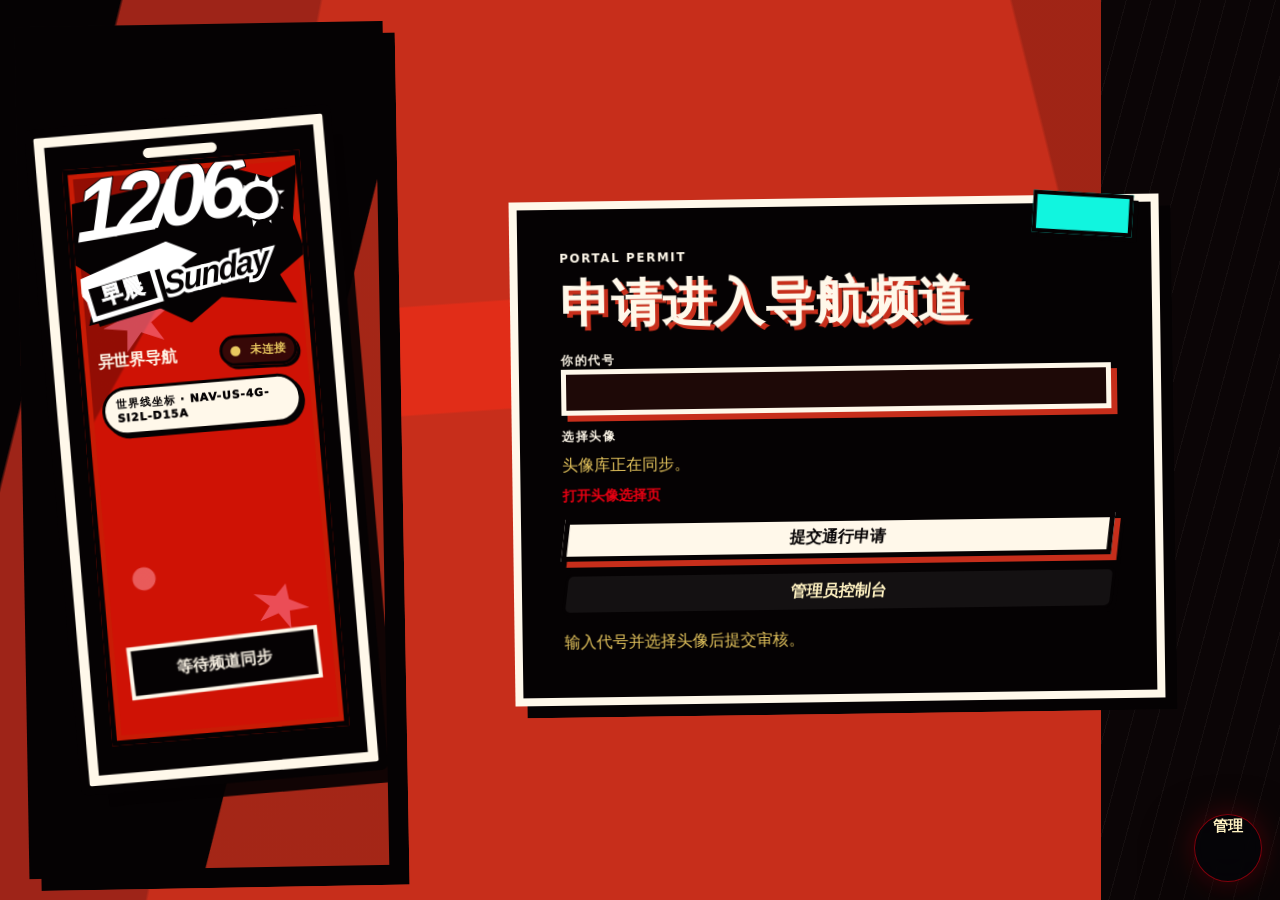
==== commit ea7a911a: "feat: refine chat interface and realtime behavior" ====
--- a/public/index.html
+++ b/public/index.html
@@ -70,7 +70,8 @@
           <header class="room-top">
             <div>
               <p class="eyebrow">NAVIGATION CHANNEL</p>
-              <h2>异世界导航频道</h2>
+              <h2 id="roomTitle">异世界导航频道</h2>
+              <p class="private-room-peer" id="privateRoomPeer" aria-live="polite"></p>
             </div>
             <div class="room-actions">
               <button class="ghost-button" id="publicChannelHeaderButton" type="button">公屏</button>
@@ -120,7 +121,7 @@
       </section>
     </main>
 
-    <script src="app.js?v=20260715-11" type="module"></script>
+    <script src="app.js?v=20260716-13" type="module"></script>
     <script src="admin-panel.js?v=20260715-12" type="module"></script>
   </body>
 </html>
--- a/public/styles.css
+++ b/public/styles.css
@@ -2530,6 +2530,41 @@
 
 .private-panel {
   display: none;
+}
+
+.private-room-peer {
+  display: none;
+  margin: 5px 0 0;
+  color: #fff8ea;
+  font-size: 0.82rem;
+  font-weight: 900;
+  letter-spacing: 0.04em;
+}
+
+.chat-panel.is-private-view .room-top {
+  background:
+    linear-gradient(102deg, #050203 0 23%, transparent 23% 100%),
+    linear-gradient(90deg, #8d1004, #c91b05);
+}
+
+.chat-panel.is-private-view .private-room-peer {
+  display: block;
+}
+
+.chat-panel.is-private-view .channel-body {
+  grid-template-rows: minmax(0, 1fr);
+}
+
+.chat-panel.is-private-view .online-roster {
+  display: none;
+}
+
+.chat-panel.is-private-view .messages {
+  border-top: 7px solid #050203;
+  background:
+    linear-gradient(135deg, rgba(255, 248, 234, 0.035) 25%, transparent 25%) 0 0 / 28px 28px,
+    linear-gradient(315deg, rgba(201, 27, 5, 0.1) 25%, transparent 25%) 0 0 / 28px 28px,
+    #07030a;
 }
 
 .online-roster {
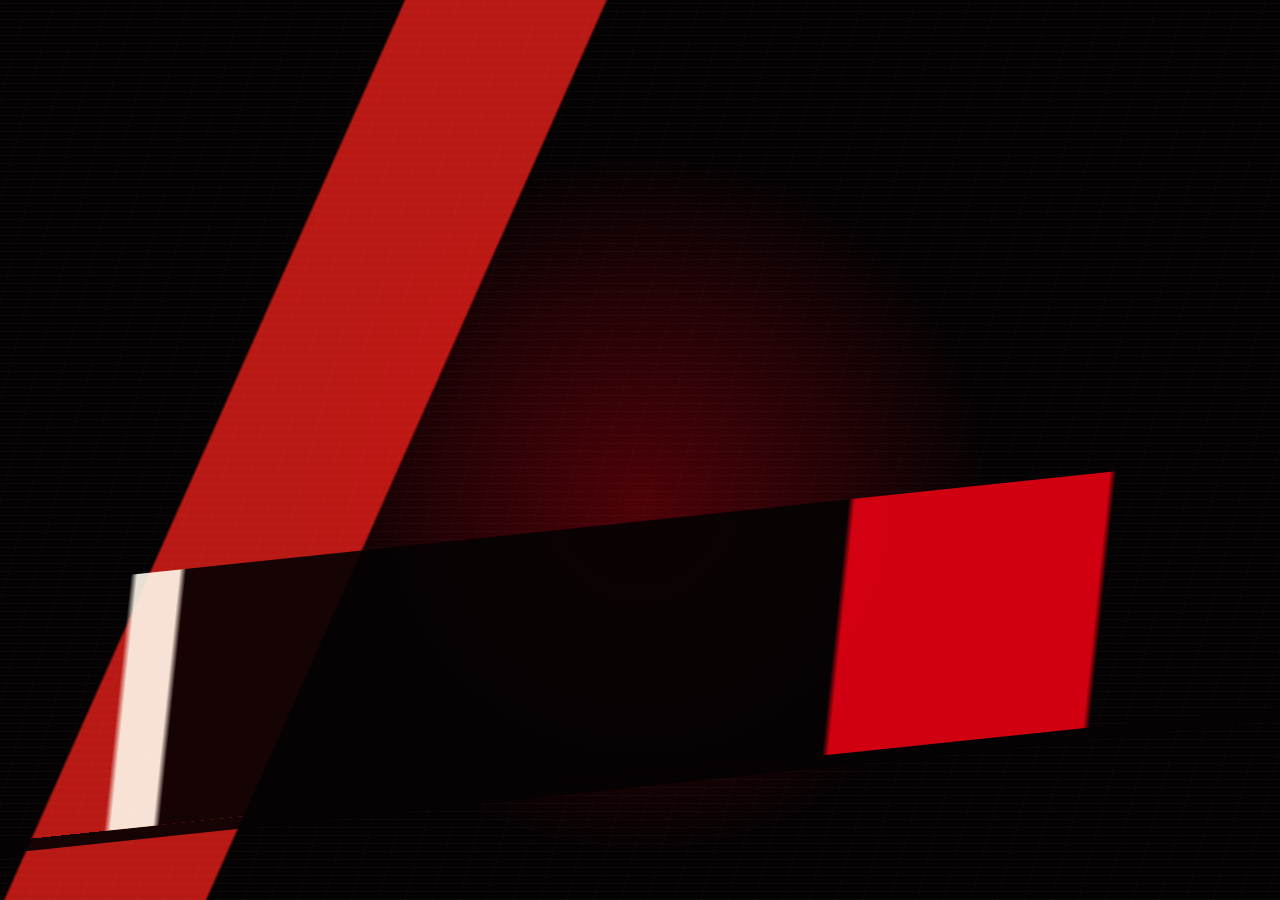
==== commit cdce2e17: "feat: add deployment entry and channel branding" ====
--- a/public/index.html
+++ b/public/index.html
@@ -4,9 +4,26 @@
     <meta charset="UTF-8" />
     <meta name="viewport" content="width=device-width, initial-scale=1.0" />
     <title>异世界导航</title>
-    <link rel="stylesheet" href="styles.css?v=20260716-3" />
+    <link rel="stylesheet" href="styles.css?v=20260723-02" />
   </head>
   <body>
+    <section class="boot-splash" id="bootSplash" aria-label="暗号频道启动中">
+      <div class="boot-splash__slash" aria-hidden="true"></div>
+      <div class="boot-splash__light" aria-hidden="true"></div>
+      <div class="boot-splash__core">
+        <img class="boot-splash__logo" src="assets/heart-thieves-logo.webp" alt="暗号频道" />
+        <div class="boot-splash__flames" aria-hidden="true">
+          <span></span>
+          <span></span>
+          <span></span>
+          <span></span>
+          <span></span>
+        </div>
+        <p class="boot-splash__label">CHANNEL BOOTING</p>
+        <p class="boot-splash__sub">暗号频道接入中</p>
+      </div>
+    </section>
+
     <header class="top-bar is-hidden" aria-hidden="true">
       <div>
         <p class="eyebrow">ISEKAI GATEWAY</p>
@@ -23,6 +40,7 @@
 
     <main class="app-shell">
       <section class="hero-panel">
+        <img class="thief-logo" src="assets/heart-thieves-logo.webp" alt="" aria-hidden="true" />
         <div class="phone-scene" aria-label="手机中的当前对话">
           <div class="phone-shell">
             <div class="phone-camera" aria-hidden="true"></div>
@@ -121,7 +139,7 @@
       </section>
     </main>
 
-    <script src="app.js?v=20260716-13" type="module"></script>
+    <script src="app.js?v=20260723-02" type="module"></script>
     <script src="admin-panel.js?v=20260715-12" type="module"></script>
   </body>
 </html>
--- a/public/styles.css
+++ b/public/styles.css
@@ -204,6 +204,294 @@
   }
 }
 
+.boot-splash {
+  position: fixed;
+  inset: 0;
+  z-index: 2147483647;
+  display: grid;
+  place-items: center;
+  overflow: hidden;
+  background:
+    radial-gradient(circle at 50% 56%, rgba(230, 0, 18, 0.32), transparent 22rem),
+    linear-gradient(114deg, #050203 0 24%, #b91914 24.2% 36%, #050203 36.2% 100%);
+  color: #fff8ea;
+  isolation: isolate;
+  opacity: 1;
+  transition: opacity 0.55s ease, visibility 0.55s ease;
+}
+
+.boot-splash.is-done {
+  visibility: hidden;
+  opacity: 0;
+  pointer-events: none;
+}
+
+body:has(#bootSplash:not(.is-done)) .floating-admin {
+  display: none !important;
+}
+
+.boot-splash::before {
+  content: "";
+  position: absolute;
+  inset: 0;
+  z-index: -1;
+  background:
+    repeating-linear-gradient(0deg, rgba(255, 248, 234, 0.07) 0 1px, transparent 1px 8px),
+    repeating-linear-gradient(105deg, rgba(255, 248, 234, 0.045) 0 1px, transparent 1px 26px);
+  opacity: 0.34;
+  mix-blend-mode: screen;
+  animation: bootScan 0.82s linear infinite;
+}
+
+.boot-splash::after {
+  content: "";
+  position: absolute;
+  inset: 0;
+  background: #fff8ea;
+  opacity: 0;
+  pointer-events: none;
+  animation: bootFlash 2.6s ease-out both;
+}
+
+.boot-splash__slash,
+.boot-splash__light {
+  position: absolute;
+  pointer-events: none;
+}
+
+.boot-splash__slash {
+  inset: auto -12vw 14vh -12vw;
+  height: 28vh;
+  background:
+    linear-gradient(102deg, transparent 0 18%, #fff8ea 18.4% 21%, #050203 21.4% 62%, #e60012 62.4% 78%, transparent 78.4%);
+  box-shadow: 0 12px 0 #050203;
+  transform: rotate(-6deg);
+  opacity: 0.9;
+}
+
+.boot-splash__light {
+  inset: 0 auto 0 -30vw;
+  width: 24vw;
+  background: linear-gradient(100deg, transparent, rgba(255, 248, 234, 0.84), transparent);
+  filter: blur(2px);
+  transform: skewX(-18deg);
+  animation: bootLight 2.6s cubic-bezier(.18, .8, .18, 1) both;
+}
+
+.boot-splash__core {
+  position: relative;
+  display: grid;
+  justify-items: center;
+  width: min(78vw, 760px);
+  padding: clamp(24px, 5vw, 62px) clamp(18px, 4vw, 48px);
+  transform: rotate(-1.4deg);
+  animation: bootCoreIn 2.6s cubic-bezier(.2, .8, .2, 1) both;
+}
+
+.boot-splash__logo {
+  position: relative;
+  z-index: 2;
+  display: block;
+  width: min(70vw, 700px);
+  max-height: 46svh;
+  object-fit: contain;
+  filter: drop-shadow(10px 10px 0 #050203) drop-shadow(0 0 26px rgba(230, 0, 18, 0.42));
+  animation: bootLogoShake 2.6s steps(1, end) both;
+}
+
+.boot-splash__flames {
+  position: relative;
+  z-index: 1;
+  display: flex;
+  justify-content: center;
+  align-items: flex-end;
+  gap: clamp(6px, 1.6vw, 18px);
+  width: min(62vw, 560px);
+  height: clamp(54px, 10vw, 112px);
+  margin-top: clamp(-22px, -2.4vw, -12px);
+  filter: blur(0.3px) saturate(1.18);
+  pointer-events: none;
+}
+
+.boot-splash__flames span {
+  display: block;
+  width: clamp(36px, 7vw, 82px);
+  height: clamp(48px, 9vw, 108px);
+  background:
+    radial-gradient(circle at 50% 70%, #fff8b4 0 14%, transparent 15%),
+    radial-gradient(circle at 48% 62%, #ffd23f 0 28%, transparent 29%),
+    radial-gradient(circle at 50% 72%, #e60012 0 62%, transparent 63%);
+  clip-path: polygon(50% 0, 64% 24%, 88% 38%, 72% 61%, 80% 100%, 50% 83%, 18% 100%, 28% 62%, 10% 38%, 36% 24%);
+  transform-origin: 50% 100%;
+  opacity: 0.9;
+  animation: bootFlame 0.56s ease-in-out infinite alternate;
+}
+
+.boot-splash__flames span:nth-child(2) {
+  width: clamp(48px, 8vw, 96px);
+  animation-delay: -0.18s;
+}
+
+.boot-splash__flames span:nth-child(3) {
+  width: clamp(58px, 9vw, 112px);
+  height: clamp(64px, 11vw, 132px);
+  animation-delay: -0.31s;
+}
+
+.boot-splash__flames span:nth-child(4) {
+  width: clamp(46px, 7.6vw, 92px);
+  animation-delay: -0.09s;
+}
+
+.boot-splash__flames span:nth-child(5) {
+  animation-delay: -0.25s;
+}
+
+.boot-splash__label,
+.boot-splash__sub {
+  position: relative;
+  z-index: 2;
+  margin: 0;
+  text-align: center;
+  text-transform: uppercase;
+  letter-spacing: 0.12em;
+  text-shadow: 4px 4px 0 #050203;
+}
+
+.boot-splash__label {
+  margin-top: clamp(10px, 2vh, 20px);
+  color: #ffd23f;
+  font-family: "Arial Black", Impact, system-ui, sans-serif;
+  font-size: clamp(1rem, 2.6vw, 2rem);
+}
+
+.boot-splash__sub {
+  margin-top: 8px;
+  color: #fff8ea;
+  font-weight: 900;
+  font-size: clamp(0.9rem, 2vw, 1.35rem);
+}
+
+@keyframes bootCoreIn {
+  0% { opacity: 0; transform: translateY(22px) rotate(-4deg) scale(0.86); }
+  14% { opacity: 1; transform: translateY(0) rotate(-1.4deg) scale(1.04); }
+  78% { opacity: 1; transform: translateY(0) rotate(-1.4deg) scale(1); }
+  100% { opacity: 0; transform: translateY(-10px) rotate(0deg) scale(1.08); }
+}
+
+@keyframes bootLogoShake {
+  0%, 15%, 29%, 43%, 57%, 71%, 85%, 100% { transform: translate(0, 0) skewX(0deg); }
+  22% { transform: translate(-5px, 3px) skewX(-2deg); }
+  36% { transform: translate(4px, -2px) skewX(2deg); }
+  64% { transform: translate(-3px, -1px) skewX(-1deg); }
+  79% { transform: translate(3px, 2px) skewX(1deg); }
+}
+
+@keyframes bootFlame {
+  from { transform: scaleY(0.76) skewX(-5deg); filter: hue-rotate(-8deg); opacity: 0.72; }
+  to { transform: scaleY(1.12) skewX(6deg); filter: hue-rotate(8deg); opacity: 1; }
+}
+
+@keyframes bootScan {
+  from { transform: translateY(0); }
+  to { transform: translateY(8px); }
+}
+
+@keyframes bootLight {
+  0% { transform: translateX(0) skewX(-18deg); opacity: 0; }
+  18% { opacity: 0.75; }
+  54% { opacity: 0.2; }
+  100% { transform: translateX(160vw) skewX(-18deg); opacity: 0; }
+}
+
+@keyframes bootFlash {
+  0%, 72% { opacity: 0; }
+  80% { opacity: 0.22; }
+  84%, 100% { opacity: 0; }
+}
+
+@media (max-width: 760px) {
+  .boot-splash__core {
+    width: min(94vw, 440px);
+    padding-inline: 14px;
+  }
+
+  .boot-splash__logo {
+    width: min(88vw, 420px);
+    max-height: 38svh;
+  }
+
+  .boot-splash__slash {
+    bottom: 11vh;
+    height: 22vh;
+  }
+
+  .boot-splash__flames {
+    width: min(82vw, 380px);
+  }
+}
+
+@media (prefers-reduced-motion: reduce) {
+  .boot-splash,
+  .boot-splash::before,
+  .boot-splash::after,
+  .boot-splash__light,
+  .boot-splash__core,
+  .boot-splash__logo,
+  .boot-splash__flames span {
+    animation: none !important;
+  }
+
+  .boot-splash__core {
+    opacity: 1;
+    transform: none;
+  }
+
+  .boot-splash__flames span {
+    transform: none;
+  }
+}
+
+/* User-facing message polish: roomier rhythm and neutral bubbles. */
+body:has(#chatPanel:not(.is-hidden)) .messages {
+  gap: 46px;
+}
+
+body:has(#chatPanel:not(.is-hidden)) .message.star .message-bubble,
+body:has(#chatPanel:not(.is-hidden)) .message.ember .message-bubble {
+  border-color: #fff8ea;
+  box-shadow: 7px 7px 0 #050203;
+}
+
+body:has(#chatPanel:not(.is-hidden)) .message.star .meta,
+body:has(#chatPanel:not(.is-hidden)) .message.star .meta strong,
+body:has(#chatPanel:not(.is-hidden)) .message.ember .meta,
+body:has(#chatPanel:not(.is-hidden)) .message.ember .meta strong {
+  color: #fff8ea;
+}
+
+body:has(#chatPanel:not(.is-hidden)) .mini-private-button {
+  border-color: #fff8ea;
+  background: #050203;
+  color: #fff8ea;
+  box-shadow: 2px 2px 0 #050203;
+}
+
+@media (min-width: 861px) {
+  body:has(#chatPanel:not(.is-hidden)) .messages {
+    padding-top: 30px;
+    padding-bottom: 52px;
+    gap: 52px;
+  }
+}
+
+@media (max-width: 860px) {
+  body:has(#chatPanel:not(.is-hidden)) .messages {
+    gap: 40px;
+  }
+}
+
+
 /* Drawn grip silhouettes: SVG paths replace the former rounded CSS blobs. */
 .phone-hand,
 body:has(#chatPanel:not(.is-hidden)) .phone-hand {
@@ -3216,6 +3504,9 @@
 body:has(#gatePanel:not(.is-hidden))::after { content:""; position:fixed; inset:0 0 0 auto; width:14vw; min-width:70px; background:repeating-linear-gradient(105deg,rgba(255,248,234,.04) 0 1px,transparent 1px 24px),#0b0506; opacity:1; filter:none; }
 body:has(#gatePanel:not(.is-hidden)) .app-shell { width:min(1280px,calc(100vw - 44px)); grid-template-columns:minmax(250px,.72fr) minmax(0,1.65fr); gap:26px; }
 body:has(#gatePanel:not(.is-hidden)) .hero-panel { min-height:calc(100svh - 64px); border:8px solid #050203; border-radius:0; background:linear-gradient(105deg,transparent 0 68%,rgba(199,46,27,.82) 68.2%),#050203; box-shadow:12px 12px 0 #050203; transform:rotate(-1deg); }
+body:has(#gatePanel:not(.is-hidden)) .thief-logo { display:block; position:absolute; z-index:1; left:clamp(12px,3vw,34px); top:clamp(14px,4vh,44px); width:min(54%,280px); aspect-ratio:244/168; object-fit:cover; border:6px solid #fff8ea; background:#050203; box-shadow:7px 7px 0 #c72e1b,12px 12px 0 #050203; transform:rotate(-8deg); pointer-events:none; }
+body:has(#gatePanel:not(.is-hidden)) .phone-scene { z-index:2; }
+body:has(#chatPanel:not(.is-hidden)) .thief-logo { display:none; }
 body:has(#gatePanel:not(.is-hidden)) .hero-panel h1 { color:#fff8ea; font-size:clamp(3.5rem,7vw,7rem); text-shadow:6px 6px 0 #c72e1b; }
 body:has(#gatePanel:not(.is-hidden)) .hero-panel::after { display:block; content:"CONNECTING"; right:18px; bottom:22px; border:5px solid #050203; border-radius:0; background:#fff8ea; color:#050203; box-shadow:6px 6px 0 #c72e1b,10px 10px 0 #050203; }
 body:has(#gatePanel:not(.is-hidden)) .gate-card { width:min(650px,100%); padding:clamp(22px,4vw,42px); border:8px solid #fff8ea; border-radius:0; background:#050203; box-shadow:12px 12px 0 #050203; transform:rotate(-.8deg); }
@@ -3381,7 +3672,7 @@
   }
 }
 body:has(#gatePanel:not(.is-hidden)) .primary-button { border:5px solid #050203; border-radius:0; background:#fff8ea; color:#050203; box-shadow:6px 6px 0 #c72e1b,10px 10px 0 #050203; transform:skewX(-7deg); }
-@media(max-width:760px){body:has(#gatePanel:not(.is-hidden))::after{display:none}body:has(#gatePanel:not(.is-hidden)) .app-shell{width:min(100vw - 30px,680px);grid-template-columns:1fr}body:has(#gatePanel:not(.is-hidden)) .hero-panel{min-height:180px}body:has(#gatePanel:not(.is-hidden)) .hero-panel h1{font-size:clamp(2.8rem,14vw,4.5rem)}}
+@media(max-width:760px){body:has(#gatePanel:not(.is-hidden))::after{display:none}body:has(#gatePanel:not(.is-hidden)) .app-shell{width:min(100vw - 30px,680px);grid-template-columns:1fr}body:has(#gatePanel:not(.is-hidden)) .hero-panel{min-height:180px}body:has(#gatePanel:not(.is-hidden)) .thief-logo{left:12px;top:14px;width:min(44vw,170px);border-width:4px;box-shadow:5px 5px 0 #c72e1b,8px 8px 0 #050203}body:has(#gatePanel:not(.is-hidden)) .phone-scene{justify-self:end;width:min(62vw,260px);height:170px}body:has(#gatePanel:not(.is-hidden)) .hero-panel h1{font-size:clamp(2.8rem,14vw,4.5rem)}}
 
 /* Persona 5-style live calendar, built from HTML/CSS so it stays dynamic. */
 .phone-calendar { position:relative; z-index:3; min-height:166px; margin:-16px -12px 5px -16px; color:#fff; filter:none; isolation:isolate; }
@@ -4272,23 +4563,51 @@
   }
 }
 
-/* Final original-scale message spacing. */
+/* Final compact message spacing without inter-message connectors. */
 @media (min-width: 861px) {
-  body:has(#chatPanel:not(.is-hidden)) .messages { padding:30px 34px 70px; gap:76px; }
-  body:has(#chatPanel:not(.is-hidden)) .message { width:min(88%,680px); max-width:min(88%,680px); min-height:104px; gap:16px; }
-  body:has(#chatPanel:not(.is-hidden)) .message-avatar { flex:0 0 98px; width:98px; height:84px; margin-right:-14px; border-width:6px; box-shadow:-10px 10px 0 #050203,0 0 0 6px #fff8ea,0 0 0 10px #050203; }
-  body:has(#chatPanel:not(.is-hidden)) .message.mine .message-avatar { margin:0 0 0 -14px; }
-  body:has(#chatPanel:not(.is-hidden)) .message-bubble { min-width:250px; padding:16px 23px 18px; border-width:6px; box-shadow:9px 9px 0 #050203; }
-  body:has(#chatPanel:not(.is-hidden)) .message-bubble::before { left:-34px; top:32px; width:38px; height:30px; border-left-width:6px; border-bottom-width:6px; }
-  body:has(#chatPanel:not(.is-hidden)) .message.mine .message-bubble::before { left:auto; right:-34px; border-right-width:6px; }
-  body:has(#chatPanel:not(.is-hidden)) .meta { margin-bottom:7px; gap:9px; font-size:.8rem; }
-  body:has(#chatPanel:not(.is-hidden)) .meta strong { max-width:13rem; font-size:.94rem; }
-  body:has(#chatPanel:not(.is-hidden)) .message p { font-size:clamp(.98rem,1.25vw,1.12rem); line-height:1.42; }
-  body:has(#chatPanel:not(.is-hidden)) .message-emphasis { top:-42px; right:-24px; width:38px; height:50px; font-size:2.4rem; }
-  body:has(#chatPanel:not(.is-hidden)) .message:not(:last-child)::before { left:102px; bottom:-70px; width:100px; height:68px; }
-  body:has(#chatPanel:not(.is-hidden)) .message:not(:last-child)::after { left:112px; bottom:-59px; width:78px; height:46px; }
-  body:has(#chatPanel:not(.is-hidden)) .message.mine:not(:last-child)::before { left:auto; right:102px; }
-  body:has(#chatPanel:not(.is-hidden)) .message.mine:not(:last-child)::after { left:auto; right:112px; }
+  body:has(#chatPanel:not(.is-hidden)) .messages { padding:24px 30px 40px; gap:28px; }
+  body:has(#chatPanel:not(.is-hidden)) .message { width:min(84%,600px); max-width:min(84%,600px); min-height:78px; gap:11px; }
+  body:has(#chatPanel:not(.is-hidden)) .message-avatar { flex:0 0 78px; width:78px; height:68px; margin-right:-11px; border-width:5px; box-shadow:-8px 8px 0 #050203,0 0 0 5px #fff8ea,0 0 0 8px #050203; }
+  body:has(#chatPanel:not(.is-hidden)) .message.mine .message-avatar { margin:0 0 0 -11px; }
+  body:has(#chatPanel:not(.is-hidden)) .message-bubble { min-width:205px; padding:11px 17px 13px; border-width:5px; box-shadow:7px 7px 0 #050203; }
+  body:has(#chatPanel:not(.is-hidden)) .message.star .message-bubble {
+    border-color:#ffd84d;
+    box-shadow:7px 7px 0 #050203,11px 11px 0 #ffd84d;
+  }
+  body:has(#chatPanel:not(.is-hidden)) .message.ember .message-bubble {
+    border-color:#ff3b30;
+    box-shadow:7px 7px 0 #050203,11px 11px 0 #ff3b30;
+  }
+  body:has(#chatPanel:not(.is-hidden)) .message.star .meta,
+  body:has(#chatPanel:not(.is-hidden)) .message.star .meta strong { color:#ffd84d; }
+  body:has(#chatPanel:not(.is-hidden)) .message.ember .meta,
+  body:has(#chatPanel:not(.is-hidden)) .message.ember .meta strong { color:#ff655d; }
+  body:has(#chatPanel:not(.is-hidden)) .message-bubble::before { left:-28px; top:23px; width:30px; height:25px; border-left-width:5px; border-bottom-width:5px; }
+  body:has(#chatPanel:not(.is-hidden)) .message.mine .message-bubble::before { left:auto; right:-28px; border-right-width:5px; }
+  body:has(#chatPanel:not(.is-hidden)) .meta { margin-bottom:4px; gap:7px; font-size:.72rem; }
+  body:has(#chatPanel:not(.is-hidden)) .meta strong { max-width:11rem; font-size:.84rem; }
+  body:has(#chatPanel:not(.is-hidden)) .message p { font-size:clamp(.86rem,1.05vw,1rem); line-height:1.34; }
+  body:has(#chatPanel:not(.is-hidden)) .message-emphasis { top:-35px; right:-20px; width:32px; height:42px; font-size:2rem; }
+  body:has(#chatPanel:not(.is-hidden)) .message:not(:last-child)::before,
+  body:has(#chatPanel:not(.is-hidden)) .message:not(:last-child)::after {
+    content:none;
+    display:none;
+  }
+}
+
+@media (max-width: 860px) {
+  body:has(#chatPanel:not(.is-hidden)) .message.star .message-bubble {
+    border-color:#ffd84d;
+    box-shadow:6px 6px 0 #050203,9px 9px 0 #ffd84d;
+  }
+  body:has(#chatPanel:not(.is-hidden)) .message.ember .message-bubble {
+    border-color:#ff3b30;
+    box-shadow:6px 6px 0 #050203,9px 9px 0 #ff3b30;
+  }
+  body:has(#chatPanel:not(.is-hidden)) .message.star .meta,
+  body:has(#chatPanel:not(.is-hidden)) .message.star .meta strong { color:#ffd84d; }
+  body:has(#chatPanel:not(.is-hidden)) .message.ember .meta,
+  body:has(#chatPanel:not(.is-hidden)) .message.ember .meta strong { color:#ff655d; }
 }
 
 /* Final handset proportion correction. */
